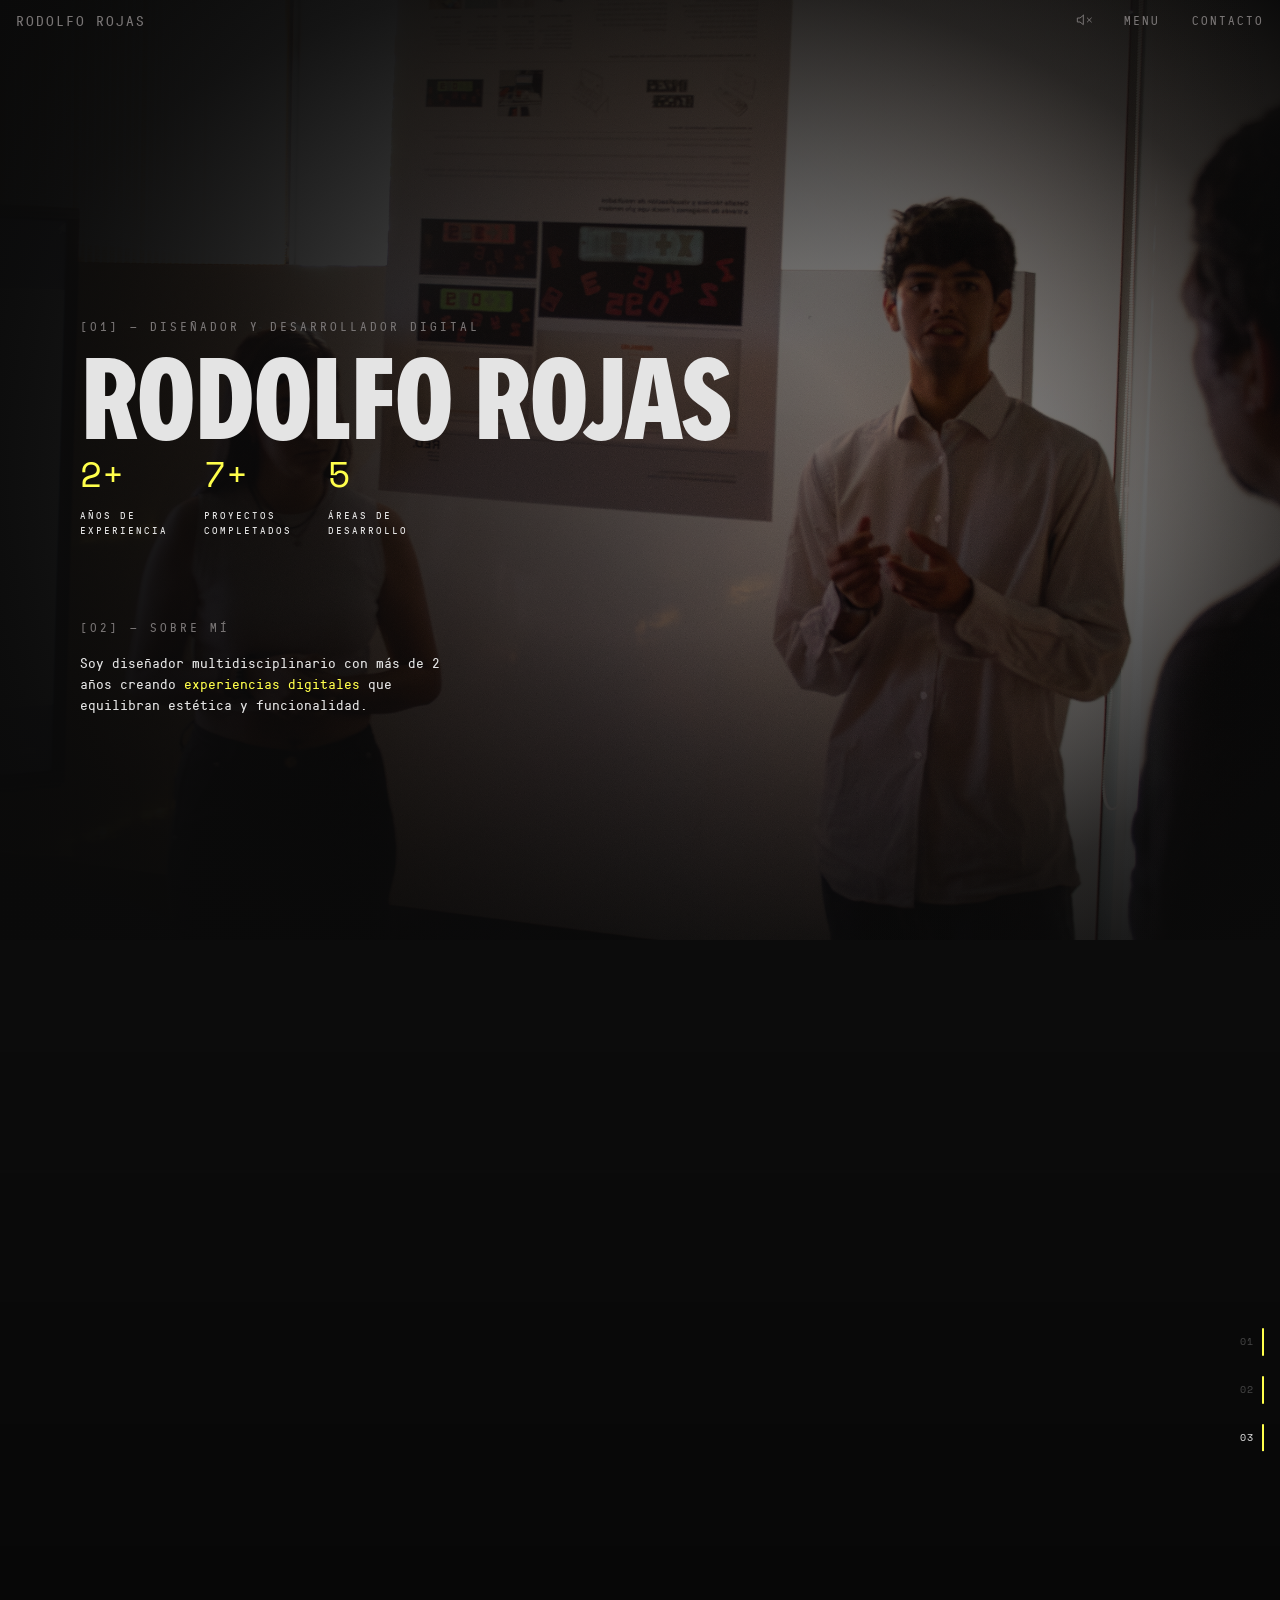
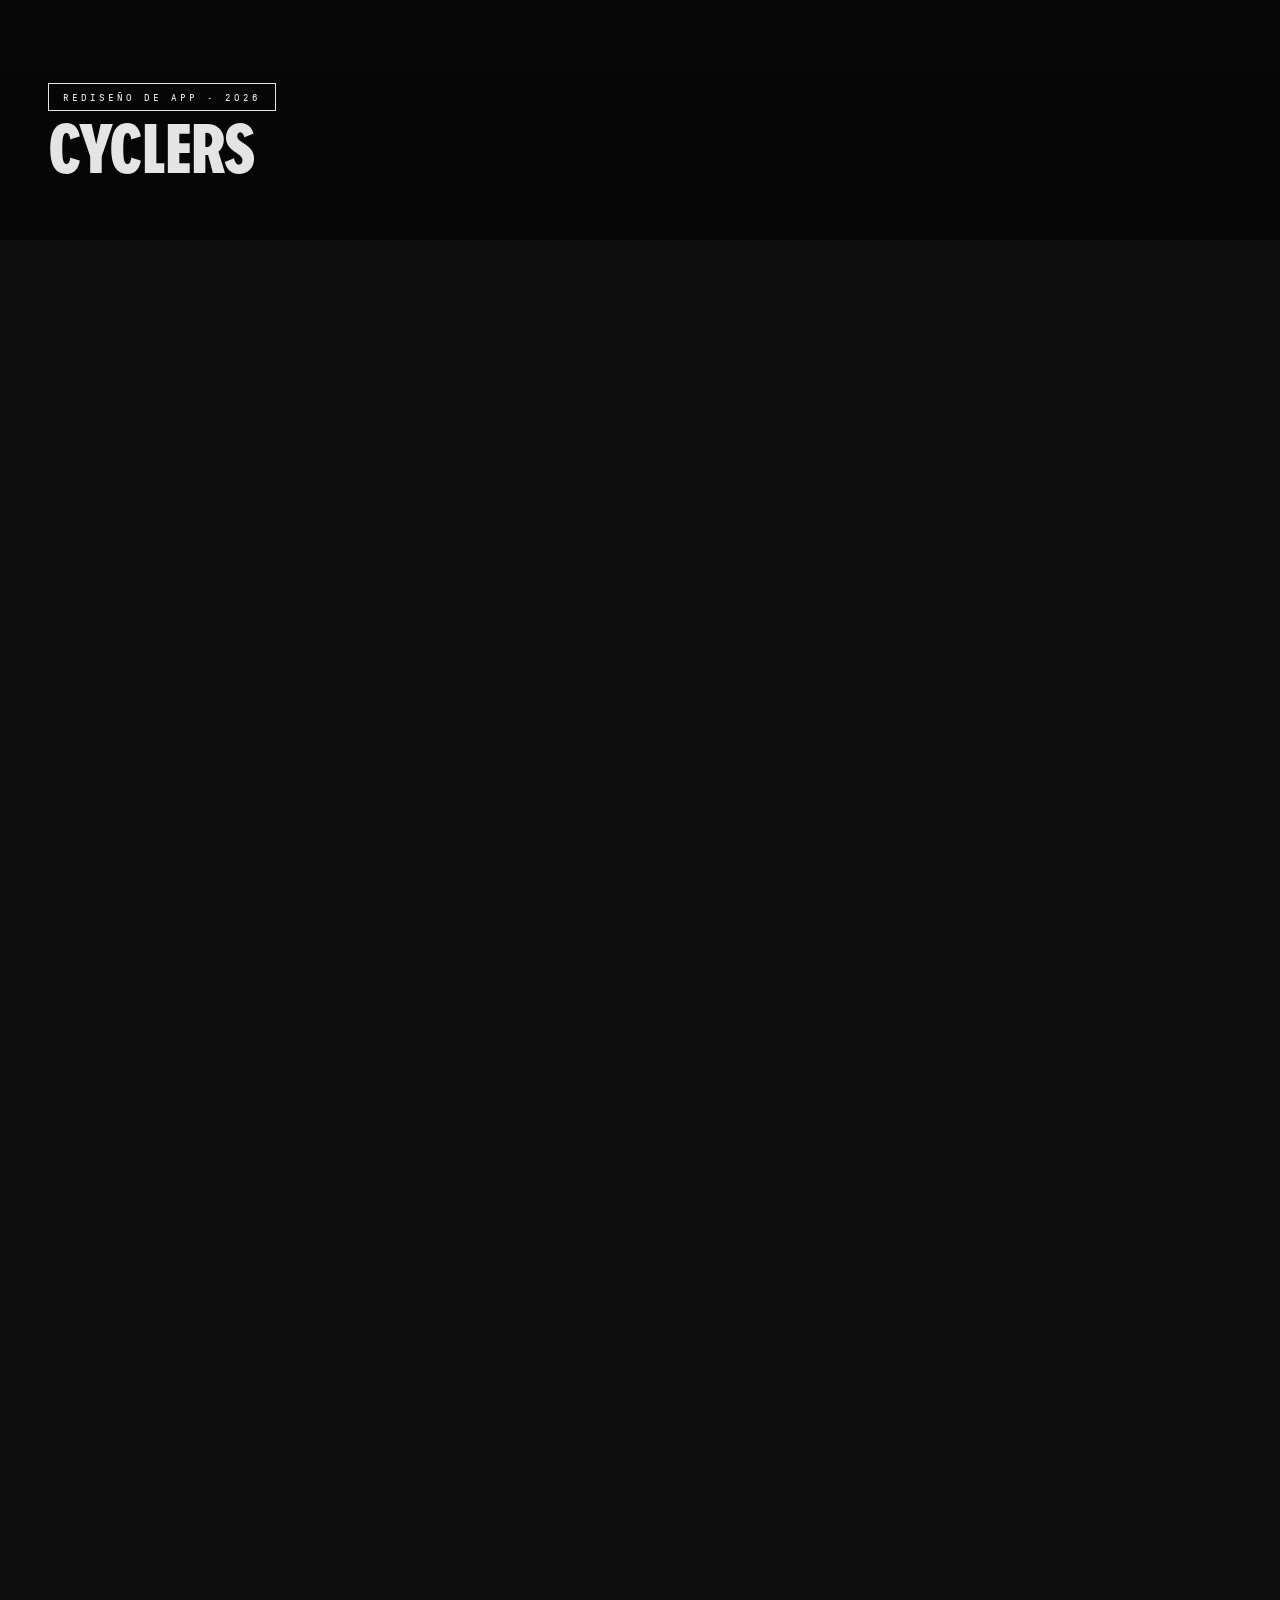
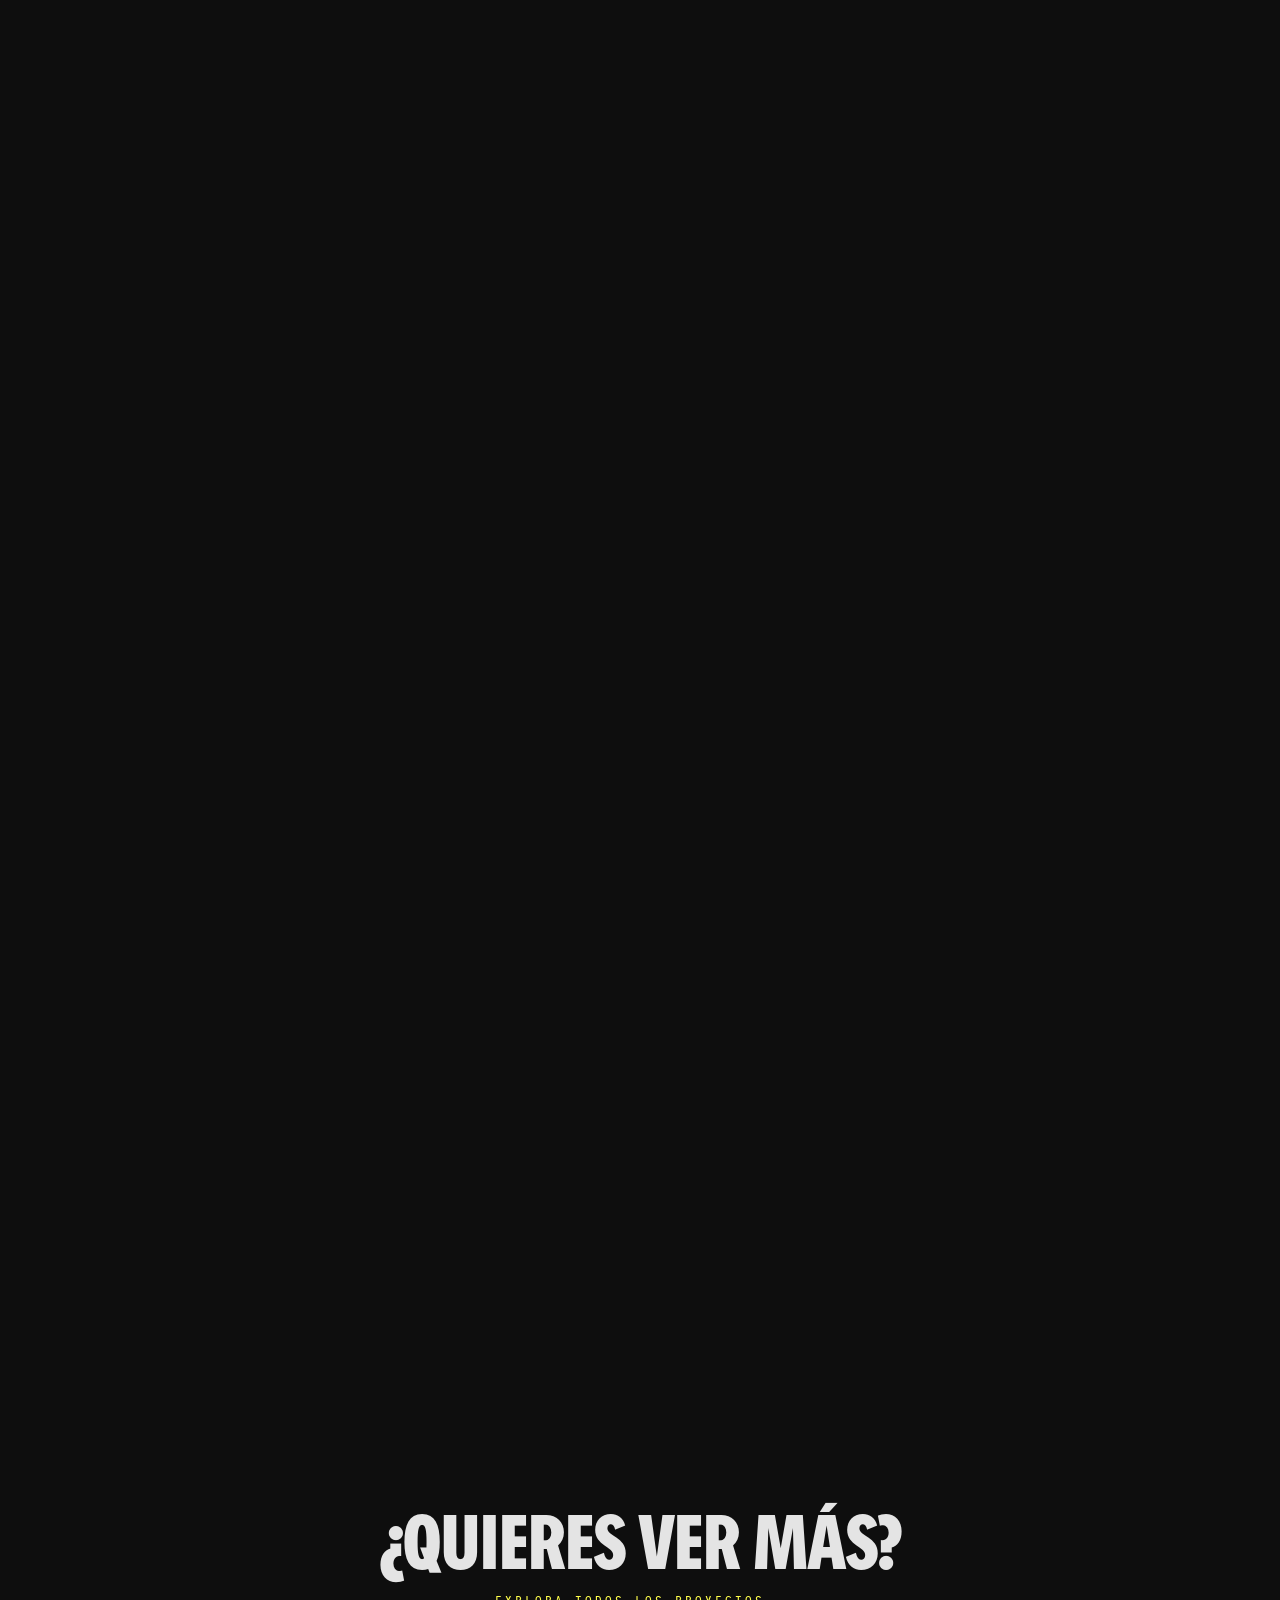
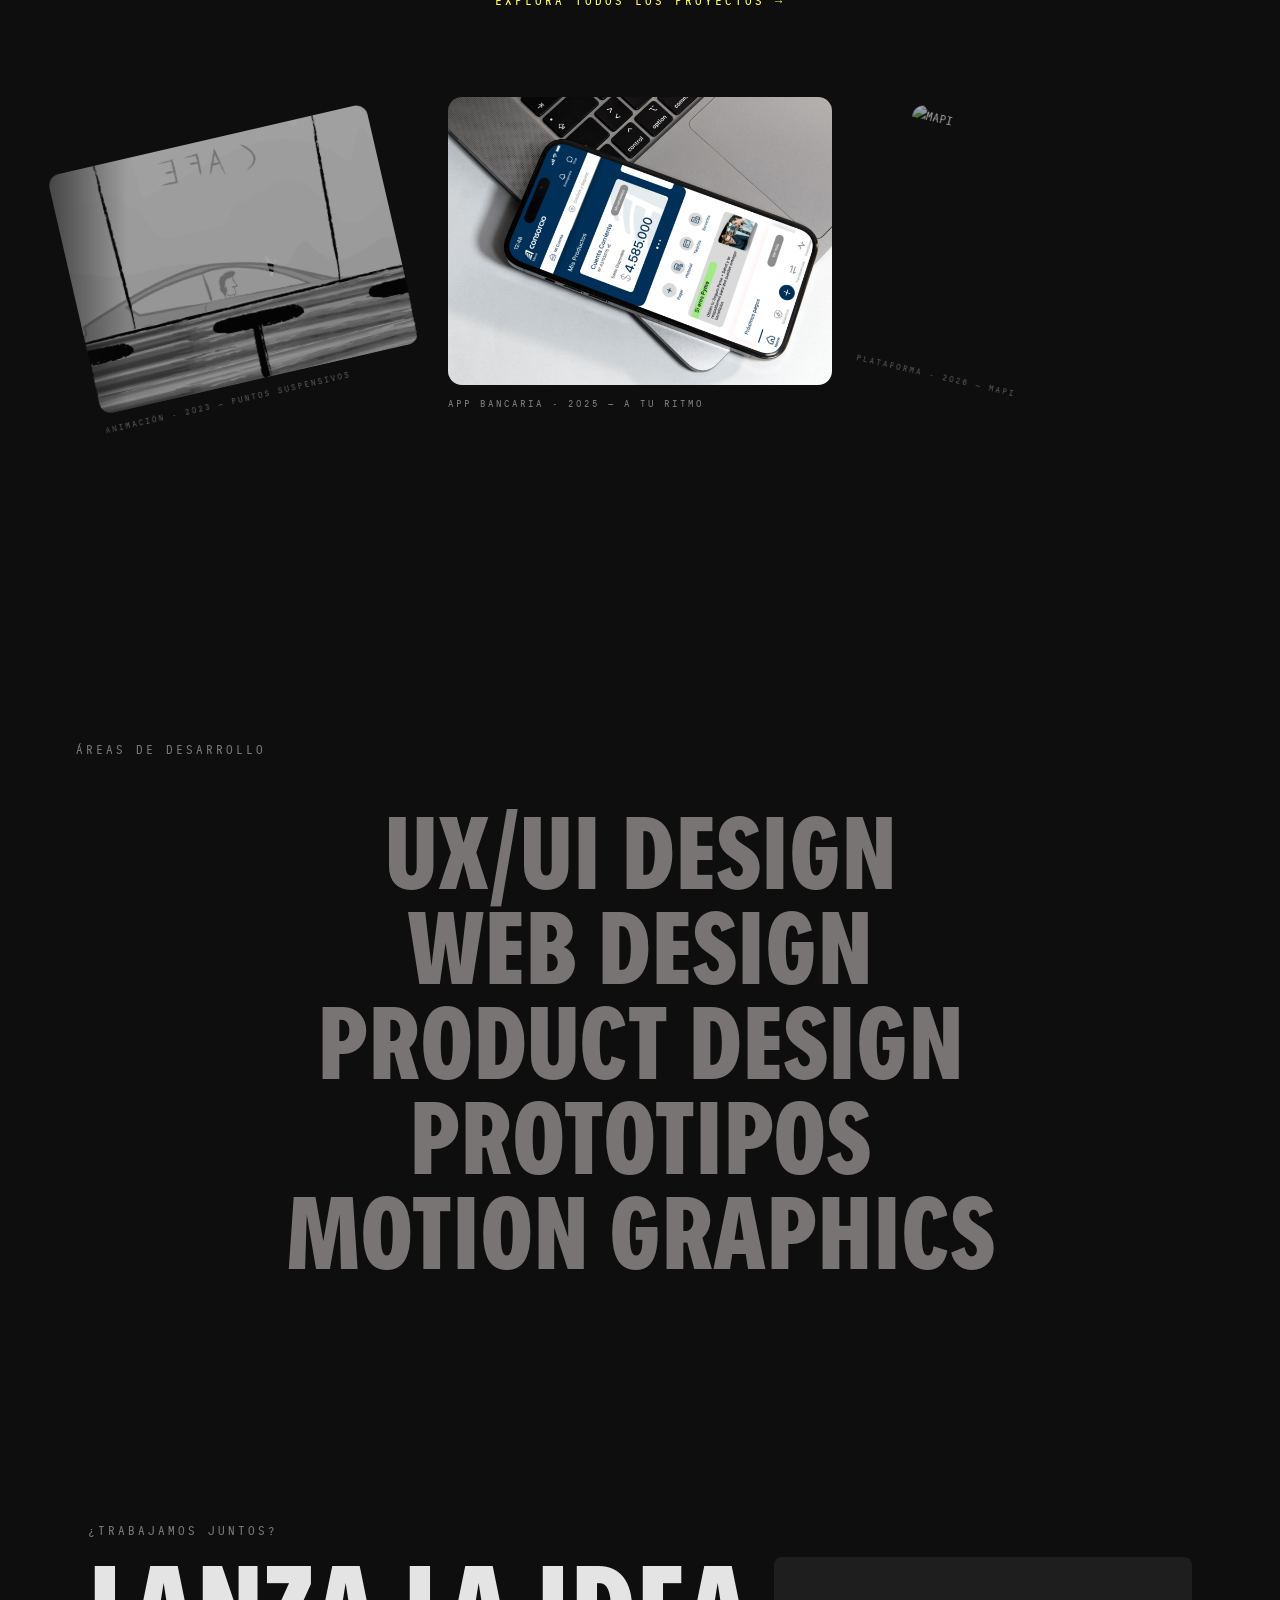
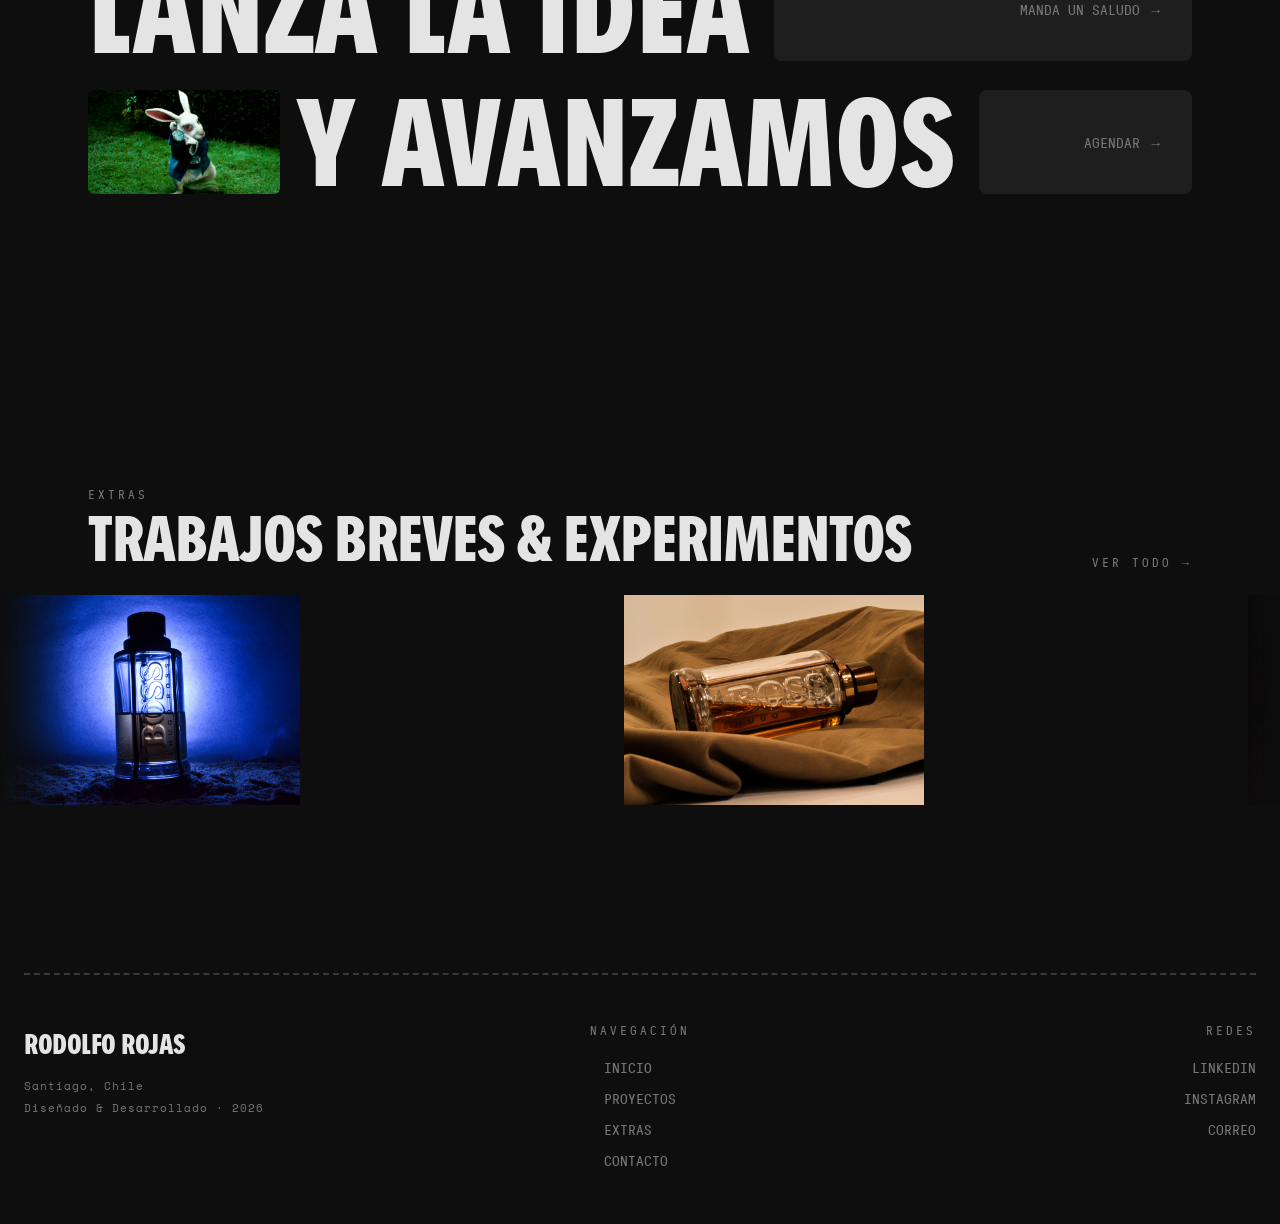
==== index.html @ b80a9146 "Portfolio inicial — Rodolfo Rojas" ====
<!doctype html>
<html lang="es">

<head>
  <meta charset="utf-8" />
  <meta name="viewport" content="width=device-width, initial-scale=1" />
  <title>Rodolfo Rojas — Diseñador & Desarrollador</title>
  <link href="https://cdn.jsdelivr.net/npm/bootstrap@5.3.8/dist/css/bootstrap.min.css" rel="stylesheet" />
  <link rel="stylesheet" href="style.css" />
</head>

<body>

  <!-- NAVBAR -->
  <nav class="mi-navbar px-3">
    <a href="index.html" class="nav-logo">Rodolfo Rojas</a>
    <div class="nav-right">
      <button class="nav-audio-btn" id="dest-audio-btn" onclick="toggleDestAudio()" aria-label="Toggle audio"></button>
      <a href="#" class="nav-link" onclick="abrirMenu()">Menu</a>
      <a href="contacto.html" class="nav-link nav-contacto">
        <span class="nav-contacto-texto">Contacto</span>
        <svg class="nav-contacto-icono" xmlns="http://www.w3.org/2000/svg" width="14" height="14" viewBox="0 0 24 24"
          fill="none" stroke="currentColor" stroke-width="1.5" stroke-linecap="round" stroke-linejoin="round"
          aria-hidden="true">
          <path
            d="M22 16.92v3a2 2 0 0 1-2.18 2 19.79 19.79 0 0 1-8.63-3.07A19.5 19.5 0 0 1 4.69 12a19.79 19.79 0 0 1-3.07-8.67A2 2 0 0 1 3.6 1.27h3a2 2 0 0 1 2 1.72c.127.96.361 1.903.7 2.81a2 2 0 0 1-.45 2.11L7.91 8.91a16 16 0 0 0 6.08 6.08l.91-.91a2 2 0 0 1 2.11-.45c.907.339 1.85.573 2.81.7A2 2 0 0 1 22 16.92z" />
        </svg>
      </a>
    </div>
  </nav>
  <!-- NAVBAR -->

  <!-- MENU OVERLAY -->
  <div class="menu-overlay" id="menuOverlay">
    <div class="menu-overlay-top">
      <a href="index.html" class="nav-logo">Rodolfo Rojas</a>
      <div class="d-flex gap-4 align-items-center">
        <button class="menu-close" onclick="cerrarMenu()">Close</button>
        <a href="contacto.html" class="nav-link">Contacto</a>
      </div>
    </div>
    <div class="menu-links">
      <a href="index.html" class="menu-link-item"><img src="images/liam gallagher smile GIF.gif" class="menu-link-img"
          alt="">Home</a>
      <a href="proyectos.html" class="menu-link-item"><img src="images/Shocked Speed GIF by Respective.gif"
          class="menu-link-img" alt="">Proyectos</a>
      <!-- <a href="areas.html" class="menu-link-item"><img src="images/Speed Hands GIF.gif" class="menu-link-img"
          alt="">Áreas</a> -->
      <a href="exploraciones.html" class="menu-link-item"><img src="images/Better Call Saul Bcs GIF by Stan..gif"
          class="menu-link-img" alt="">Extras</a>
      <a href="contacto.html" class="menu-link-item"><img src="images/Champions League Ronaldo GIF.gif"
          class="menu-link-img" alt="">Contacto</a>
    </div>
  </div>
  <!-- MENU OVERLAY -->

  <div class="col-12 container-fluid m-0 p-0" style="overflow-x: clip">
    <div class="row">

      <!-- HERO -->
      <div class="col-12 hero">
        <img src="images/IMG_1877-Enhanced-NR 1.png" class="hero-bg-img" alt="">
        <div class="hero-content mx-3 mx-lg-5">
          <p class="tag mt-5">[01] — Diseñador y desarrollador digital</p>
          <h1 class="title1">Rodolfo Rojas</h1>
          <div class="hero-stats mb-3">
            <div>
              <p class="stat-num">2+</p>
              <p class="stat-label">Años de<br>experiencia</p>
            </div>
            <div>
              <p class="stat-num">7+</p>
              <p class="stat-label">Proyectos<br>completados</p>
            </div>
            <div>
              <p class="stat-num">5</p>
              <p class="stat-label">Áreas de<br>desarrollo</p>
            </div>
          </div>
          <div class="hero-sobre mt-0 mt-lg-5">
            <p class="tag">[02] — Sobre mí</p>
            <p class="hero-desc">Soy diseñador multidisciplinario con más de 2 años creando <span
                style="color: var(--accent)"> experiencias digitales </span> que equilibran estética y funcionalidad.
            </p>
          </div>
        </div>
      </div>
      <!-- HERO -->

      <!-- DESTACADOS -->
      <div class="col-12 p-0 mx-0 mb-5" id="dest-section">
        <div class="dest-sticky" id="dest-sticky">

          <div class="dest-slide activo" data-idx="0">
            <video class="dest-media" autoplay muted loop playsinline>
              <source src="images/ConsorcioVideoPromocional.mp4" type="video/mp4">
            </video>
            <div class="dest-darkener"></div>
            <div class="dest-content">
              <span class="proyecto-cat-tag">Rediseño de App · 2025</span>
              <h2 class="dest-titulo">A TU RITMO</h2>
            </div>
            <a href="proyecto-consorcio.html" class="dest-link-full" aria-label="Ver Banco Consorcio"></a>
          </div>

          <div class="dest-slide" data-idx="1">
            <video class="dest-media" autoplay muted loop playsinline>
              <source src="images/MAPI_SPOT_7.mp4" type="video/mp4">
            </video>
            <div class="dest-darkener"></div>
            <div class="dest-content">
              <span class="proyecto-cat-tag">Plataforma de Automatización · 2026</span>
              <h2 class="dest-titulo">MAPI</h2>
            </div>
            <a href="proyecto-mapi.html" class="dest-link-full" aria-label="Ver MAPI"></a>
          </div>

          <div class="dest-slide" data-idx="2">
            <video class="dest-media" autoplay muted loop playsinline>
              <source src="images/Cyclers_POT_1.mp4" type="video/mp4">
            </video>
            <div class="dest-darkener"></div>
            <div class="dest-content">
              <span class="proyecto-cat-tag">Rediseño de APP · 2026</span>
              <h2 class="dest-titulo">CYCLERS</h2>
            </div>
            <a href="proyecto-cyclers.html" class="dest-link-full" aria-label="Ver Cyclers"></a>
          </div>

          <!-- Flash corte -->
          <div class="dest-flash" id="dest-flash"></div>

          <!-- Stepper lateral (desktop + tablet) -->
          <div class="dest-stepper" id="dest-stepper">
            <button class="dest-step activo" onclick="destScrollTo(0)">
              <span class="dest-step-num">01</span>
              <div class="dest-step-pip">
                <div class="dest-step-fill"></div>
              </div>
            </button>
            <button class="dest-step" onclick="destScrollTo(1)">
              <span class="dest-step-num">02</span>
              <div class="dest-step-pip">
                <div class="dest-step-fill"></div>
              </div>
            </button>
            <button class="dest-step" onclick="destScrollTo(2)">
              <span class="dest-step-num">03</span>
              <div class="dest-step-pip">
                <div class="dest-step-fill"></div>
              </div>
            </button>
          </div>

          <!-- Dots mobile -->
          <div class="dest-mdots" id="dest-mdots">
            <button class="dest-mdot activo" onclick="destScrollTo(0)"></button>
            <button class="dest-mdot" onclick="destScrollTo(1)"></button>
            <button class="dest-mdot" onclick="destScrollTo(2)"></button>
          </div>

        </div>
      </div>
      <!-- DESTACADOS -->

      <!-- PROYECTOS WHEEL -->
      <div class="col-12 seccion-y" id="wheel-section">

        <div class="wheel-header seccion-x">
          <h2 class="wheel-titulo">¿Quieres ver más?</h2>
          <a href="proyectos.html" class="tag scatter-link">Explora todos los proyectos →</a>
        </div>

        <div class="wheel-outer" id="wheel-outer">
          <div class="wheel-track" id="wheel-track">

            <a class="wheel-card" href="proyecto-consorcio.html">
              <div class="wheel-card-img"><img src="images/PortadaConsorcio.png" alt="Banco Consorcio"></div>
              <p class="wheel-card-label">App Bancaria · 2025 — A TU RITMO</p>
            </a>

            <a class="wheel-card" href="proyecto-mapi.html">
              <div class="wheel-card-img"><img src="images/MapiTiendaMockup.png" alt="MAPI"></div>
              <p class="wheel-card-label">Plataforma · 2026 — MAPI</p>
            </a>

            <a class="wheel-card" href="proyecto-cyclers.html">
              <div class="wheel-card-img"><img src="images/CyclersMockup.png" alt="Cyclers"></div>
              <p class="wheel-card-label">Design System · 2026 — CYCLERS</p>
            </a>

            <a class="wheel-card" href="proyecto-tesla.html">
              <div class="wheel-card-img"><img src="images/PortadaTesla.png" alt="Tesla"></div>
              <p class="wheel-card-label">Web Design · 2024 — TESLA</p>
            </a>

            <a class="wheel-card" href="proyecto-altic.html">
              <div class="wheel-card-img"><img src="images/PortadaAltic.jpg" alt="Altic"></div>
              <p class="wheel-card-label">Product Design · 2024 — ALTIC</p>
            </a>

            <a class="wheel-card" href="proyecto-freshy.html">
              <div class="wheel-card-img"><img src="images/FreshySuperior.jpg" alt="Freshy"></div>
              <p class="wheel-card-label">Product Design · 2024 — FRESHY</p>
            </a>

            <a class="wheel-card" href="proyecto-puntos-suspensivos.html">
              <div class="wheel-card-img"><img src="images/PScafeventana.png" alt="Puntos Suspensivos"></div>
              <p class="wheel-card-label">Animación · 2023 — PUNTOS SUSPENSIVOS</p>
            </a>

          </div>
        </div>

      </div>
      <!-- PROYECTOS WHEEL -->

      <!-- ÁREAS DE DESARROLLO -->
      <div class="col-12 seccion">
        <div class="d-flex align-items-center gap-3 mb-5">
          <span class="tag">ÁREAS DE DESARROLLO</span>
        </div>
        <div class="row" id="areas-lista">
          <a href="" class="col-12 area-item d-block" data-sub="Investigación & Prototipos" style="color:inherit;">
            <div class="row align-items-center justify-content-center m-0 w-100">
              <div class="col-auto area-titulo-wrap p-0">
                <div class="area-img-wrap">
                  <video src="images/Cyclers_POT_1.mp4" class="area-img" autoplay muted loop playsinline></video>
                </div>
                <h2 class="area-titulo">UX/UI DESIGN</h2>
                <div class="area-sub-wrap">
                  <span class="area-sub">investigación Y FLUJOS</span>
                </div>
              </div>
            </div>
          </a>
          <a href="" class="col-12 area-item d-block" data-sub="HTML, CSS, JS" style="color:inherit;">
            <div class="row align-items-center justify-content-center m-0 w-100">
              <div class="col-auto area-titulo-wrap p-0">
                <div class="area-img-wrap">
                  <img src="images/TeslaModelY.gif" alt="DISEÑO WEB" class="area-img">
                </div>
                <h2 class="area-titulo">WEB DESIGN</h2>
                <div class="area-sub-wrap">
                  <span class="area-sub">HTML, CSS, JS</span>
                </div>
              </div>
            </div>
          </a>
          <a href="" class="col-12 area-item d-block" style="color:inherit;">
            <div class="row align-items-center justify-content-center m-0 w-100">
              <div class="col-auto area-titulo-wrap p-0">
                <div class="area-img-wrap">
                  <img src="images/AlticMuestra.gif" alt="Objetos Inteligentes" class="area-img">
                </div>
                <h2 class="area-titulo">PRODUCT DESIGN</h2>
                <div class="area-sub-wrap">
                  <span class="area-sub">3D DESIGN AND MVP´S</span>
                </div>
              </div>
            </div>
          </a>
          <a href="" class="col-12 area-item d-block" style="color:inherit;">
            <div class="row align-items-center justify-content-center m-0 w-100">
              <div class="col-auto area-titulo-wrap p-0">
                <div class="area-img-wrap">
                  <img src="images/CaseDSUso.gif" alt="Modelado 3D" class="area-img">
                </div>
                <h2 class="area-titulo">PROTOTIPOS</h2>
                <div class="area-sub-wrap">
                  <span class="area-sub">ELECTRONICS AND ROBOTIC</span>
                </div>
              </div>
            </div>
          </a>
          <a href="" class="col-12 area-item d-block" data-sub="Videos Creativos" style="color:inherit;">
            <div class="row align-items-center justify-content-center m-0 w-100">
              <div class="col-auto area-titulo-wrap p-0">
                <div class="area-img-wrap">
                  <img src="images/PortadaAnimacion.gif" alt="Motion Graphics" class="area-img">
                </div>
                <h2 class="area-titulo">MOTION GRAPHICS</h2>
                <div class="area-sub-wrap">
                  <span class="area-sub">videos creativos</span>
                </div>
              </div>
            </div>
          </a>
        </div>
        <!-- ÁREAS DE DESARROLLO
        <div class="d-flex justify-content-center my-5">
        <a href="areas.html" class="tag">VER TODOS →</a> -->
      </div>
    </div>
    <!-- ÁREAS DE DESARROLLO -->

    <!-- CTA -->
    <div class="col-12 cta-section seccion">
      <p class="tag mb-3">¿Trabajamos juntos?</p>
      <div class="d-flex flex-column gap-3 gap-lg-4">
        <div class="cta-row d-flex flex-wrap align-items-center gap-3 gap-lg-4">
          <h2 class="cta-titulo cta-t1">LANZA LA IDEA</h2>
          <a href="mailto:rojasrodolfo906@gmail.com" class="cta-btn flex-grow-1 cta-b1">
            Manda un saludo <span class="cta-arrow">→</span>
          </a>
        </div>
        <div class="cta-row d-flex flex-wrap align-items-center gap-3 gap-lg-4">
          <h2 class="cta-titulo flex-grow-1 cta-t2">
            <img src="images/alice in wonderland time GIF.gif" alt="" class="cta-img-inline" aria-hidden="true">
            Y AVANZAMOS
          </h2>
          <a href="contacto.html" class="cta-btn align-items-center flex-grow-1 cta-b2">
            Agendar <span class="cta-arrow">→</span>
          </a>
        </div>
      </div>
    </div>
    <!-- CTA -->

    <!-- EXPLORACIONES PREVIEW -->
    <div class="col-12 seccion-y my-5">
      <div class="d-flex justify-content-between align-items-end mb-4 seccion-x" style="padding-bottom: 0;">
        <div>
          <p class="tag mb-1">EXTRAS</p>
          <h2 class="title3 m-0">Trabajos breves & experimentos</h2>
        </div>
        <a href="exploraciones.html" class="tag">Ver todo →</a>
      </div>
      <div class="strip-proyectos" id="strip-exploraciones">
        <div class="strip-track"></div>
      </div>
    </div>
    <!-- FIN EXPLORACIONES PREVIEW -->

    <!-- FOOTER -->
    <footer class="col-12 text-white pb-0 px-4 mt-5">
      <div class="footer-ticket-line"></div>
      <div class="row mt-5 mb-5 justify-content-between">
        <div class="col-12 col-md-4 mb-5 mb-md-0">
          <p class="footer-brand">Rodolfo Rojas</p>
          <p class="footer-meta">Santiago, Chile</p>
          <p class="footer-meta">Diseñado &amp; Desarrollado · 2026</p>
        </div>
        <div class="col-12 col-md-4 text-start text-md-center mb-5 mb-md-0">
          <h6 class="tag mb-3">NAVEGACIÓN</h6>
          <ul class="list-unstyled footer-list m-0 text-start d-inline-block">
            <li><a href="index.html">INICIO</a></li>
            <li><a href="proyectos.html">PROYECTOS</a></li>
            <!-- <li><a href="areas.html">ÁREAS</a></li> -->
            <li><a href="exploraciones.html">EXTRAS</a></li>
            <li><a href="contacto.html">CONTACTO</a></li>
          </ul>
        </div>
        <div class="col-12 col-md-4 text-md-end">
          <h6 class="tag mb-3">REDES</h6>
          <ul class="list-unstyled footer-list m-0 d-flex flex-column align-items-md-end">
            <li><a href="https://www.linkedin.com/in/rodolfo-alejandro-rojas-morillo-7b460837b/"
                target="_blank">LINKEDIN</a></li>
            <li><a href="https://www.instagram.com/rodolfo.rjs/" target="_blank">INSTAGRAM</a></li>
            <li><a href="mailto:rojasrodolfo906@gmail.com">CORREO</a></li>
          </ul>
        </div>
      </div>
    </footer>
    <!-- FOOTER -->

  </div>
  </div>

  <script src="https://cdn.jsdelivr.net/npm/bootstrap@5.3.8/dist/js/bootstrap.bundle.min.js"></script>
  <script src="scripts.js"></script>
</body>

</html>
---- style.css ----
@import url('https://fonts.googleapis.com/css2?family=Barlow+Condensed:ital,wght@0,400;0,600;0,700;0,800;0,900;1,700&family=Barlow:wght@300;400;500&family=Space+Mono:ital,wght@0,400;0,700;1,400&display=swap');

@font-face {
  font-family: 'ExtraCondensed';
  src: url('fonts/ExtraCondensed-ExtraBold.otf') format('opentype');
  font-weight: 800;
  font-style: normal;
}

@font-face {
  font-family: 'GTPressuraMono';
  src: url('fonts/GTPressuraMono.woff2') format('woff2');
  font-weight: 400;
  font-style: normal;
}

:root {
  --bg: #0e0e0e;
  --bg-2: #1E1E1E;
  --text: #E4E4E4;
  --text-muted: #787474;
  --accent: #FFFF4B;
  --border: #222;
  --font-display: 'ExtraCondensed', sans-serif;
  --font-body: 'GTPressuraMono', monospace;
  --font-mono: 'Space Mono', monospace;
  --nav-h: 40px;
  --section-px: 88px;
  --section-py: 120px;
}

@media (max-width: 768px) {
  :root {
    --section-px: 20px;
    --section-py: 48px;
  }
}

@media (max-width: 480px) {
  :root {
    --section-px: 16px;
    --section-py: 64px;
  }
}

.seccion {
  padding: var(--section-py) var(--section-px);
}

.seccion-x {
  padding-left: var(--section-px);
  padding-right: var(--section-px);
}

.seccion-y {
  padding-top: var(--section-py);
  padding-bottom: var(--section-py);
}

body {
  background-color: var(--bg);
  color: var(--text);
  font-family: var(--font-body);
  font-size: 14px;
  overflow-x: hidden;
}

.tag {
  font-size: 12px;
  font-family: var(--font-body);
  letter-spacing: 3px;
  text-transform: uppercase;
  color: var(--text-muted);
}

.title1 {
  font-family: var(--font-display);
  font-size: clamp(48px, 9vw, 124px);
  text-transform: uppercase;
  letter-spacing: -2px;
  line-height: 0.85;
  color: var(--text);
  white-space: nowrap;
}

.title2 {
  font-family: var(--font-display);
  font-size: clamp(2rem, 7vw, 94px);
  text-transform: uppercase;
  letter-spacing: -1px;
  line-height: 1;
  color: var(--text);
}

.title3 {
  font-family: var(--font-display);
  font-size: clamp(1.5rem, 5vw, 64px);
  text-transform: uppercase;
  letter-spacing: -1px;
  line-height: 1;
  color: var(--text);
}

.subtitle1 {
  font-size: 18px;
  color: var(--text-muted);
  letter-spacing: 1px;
  text-transform: uppercase;
}

.subtitle2 {
  color: var(--text);
  font-family: var(--font-body);
  font-size: 20px;
  font-weight: 500;
}

.body2 {
  color: var(--text);
  font-family: var(--font-body);
  font-size: 16px;
  font-weight: 500;
}

a {
  text-decoration: none;
  color: inherit;
}

/* ===== NAVBAR ===== */
.mi-navbar {
  position: fixed;
  top: 0;
  left: 0;
  right: 0;
  z-index: 1000;
  display: flex;
  align-items: center;
  justify-content: space-between;
  height: var(--nav-h);
  background: transparent;
}
.mi-navbar--solid { background: var(--bg); }

.nav-left {
  display: flex;
  align-items: center;
  gap: 20px;
}

.nav-logo {
  font-family: var(--font-body);
  font-size: 14px;
  letter-spacing: 2px;
  text-transform: uppercase;
  color: var(--text-muted);
  text-decoration: none;
  transition: color 0.3s;
  flex-shrink: 0;
}
.nav-logo:hover { color: var(--text); }

.nav-breadcrumb {
  display: flex;
  align-items: center;
  gap: 8px;
  font-family: var(--font-body);
  font-size: 0.6rem;
  letter-spacing: 2px;
  text-transform: uppercase;
  color: var(--text-muted);
}
.nav-breadcrumb a { color: var(--text-muted); text-decoration: none; transition: color 0.3s; }
.nav-breadcrumb a:hover { color: var(--text); }
.nav-breadcrumb .sep { opacity: 0.4; }
@media (max-width: 767px) {
  .nav-breadcrumb { display: none; }
}

.nav-right {
  display: flex;
  gap: 32px;
  align-items: center;
}

.nav-link {
  font-family: var(--font-body);
  font-size: 0.75rem;
  font-weight: 500;
  letter-spacing: 2px;
  text-transform: uppercase;
  color: var(--text-muted);
  transition: color 0.3s;
}

.nav-link:hover { color: var(--text); }
.nav-link.active { color: var(--text); }

.nav-contacto-icono { display: none; }

@media (max-width: 480px) {
  .nav-contacto-texto { display: none; }
  .nav-contacto-icono { display: block; }
}
/* ===== NAVBAR ===== */

/* ===== HERO ===== */
.hero {
  padding-top: var(--nav-h);
  background: var(--bg);
  overflow: hidden;
  isolation: isolate;
  position: relative;
  min-height: 100vh;
}

.hero-bg-img {
  position: absolute;
  object-position: center center;
  inset: 0;
  width: 100%;
  height: 100%;
  object-fit: cover;
  opacity: 0.8;
}

.hero::after {
  content: '';
  position: absolute;
  inset: 0;
  z-index: 0;
  background:
    linear-gradient(to right,
      rgba(10, 10, 10, 0.95) 0%,
      rgba(10, 10, 10, 0.6) 44%,
      rgba(10, 10, 10, 0) 100%),
    radial-gradient(ellipse at center,
      rgba(10, 10, 10, 0) 25%,
      rgba(10, 10, 10, 0.8) 75%,
      rgba(10, 10, 10, 1) 100%);
}
.hero--plain::after { display: none; }

.hero-content {
  position: relative;
  z-index: 1;
  display: flex;
  flex-direction: column;
  justify-content: center;
  min-height: 100vh;
  max-width: 600px;
  padding: 60px 32px 40px;
}

.hero-stats {
  display: flex;
  gap: 36px;
}

.stat-num {
  font-family: var(--font-mono);
  font-size: 36px;
  font-weight: 500;
  color: var(--accent);
  line-height: 1;
}

.stat-label {
  font-size: 10px;
  color: var(--text);
  letter-spacing: 2px;
  text-transform: uppercase;
}

.hero-desc { max-width: 360px; }

@media (max-width: 768px) {
  .hero-content {
    max-width: 85%;
    padding: 40px 24px 32px;
  }
  .subtitle1 { font-size: 14px; }
  .hero-stats { gap: 24px; }
  .stat-num { font-size: 28px; }
  .hero-desc { max-width: 100%; }
}

@media (max-width: 480px) {
  .hero-bg-img {
    object-position: center right;
    width: 110%;
  }
  .hero-content {
    max-width: 100%;
    padding: 32px 20px 24px;
    text-align: center;
  }
  .hero-stats {
    justify-content: center;
    margin-top: 200px;
    gap: 20px;
  }
  .hero::after {
    background:
      linear-gradient(to bottom,
        rgba(10, 10, 10, 0.75) 0%,
        rgba(10, 10, 10, 0.3) 80%,
        rgba(10, 10, 10, 0.7) 100%),
      radial-gradient(ellipse at center,
        rgba(10, 10, 10, 0) 0%,
        rgba(10, 10, 10, 0.9) 100%);
  }
}
/* ===== HERO ===== */

/* ===== DESTACADOS ===== */
.contenedor-media {
  position: relative;
  height: 70vh;
  min-height: 280px;
  max-height: 720px;
  border-radius: 8px;
}

.audio-btn {
  position: absolute;
  bottom: 16px;
  right: 16px;
  width: 38px;
  height: 38px;
  border-radius: 50%;
  background: rgba(0, 0, 0, 0.5);
  border: 1px solid rgba(255, 255, 255, 0.15);
  color: #fff;
  cursor: pointer;
  display: flex;
  align-items: center;
  justify-content: center;
  transition: background 0.2s, border-color 0.2s;
  backdrop-filter: blur(6px);
  z-index: 10;
}
.audio-btn:hover {
  background: rgba(0, 0, 0, 0.75);
  border-color: rgba(255, 255, 255, 0.3);
}
.audio-icon {
  width: 15px;
  height: 15px;
  pointer-events: none;
}

/* audio btn en navbar */
.nav-audio-btn {
  background: none;
  border: none;
  cursor: pointer;
  color: var(--text-muted);
  display: flex;
  align-items: center;
  padding: 0;
  transition: color 0.25s;
  flex-shrink: 0;
}
.nav-audio-btn:hover { color: var(--text); }
.nav-audio-btn .audio-icon { width: 16px; height: 16px; }

@media (max-width: 480px) {
  .contenedor-media { height: 40vh; }
}

.media-principal {
  width: 100%;
  height: 100%;
  object-fit: cover;
  object-position: center;
  display: block;
}

.carousel-titulo-activo {
  font-size: clamp(32px, 8vw, 90px);
  font-family: var(--font-display);
  font-weight: 900;
  color: var(--text);
  margin: 0;
  line-height: 0.85;
  transition: all 0.4s ease;
}

.carousel-titulo-desactivo {
  font-size: 32px;
  font-family: var(--font-display);
  font-weight: 900;
  color: var(--text-muted);
  margin: 0;
  line-height: 0.85;
  transition: all 0.4s ease;
}

.carousel-dot {
  width: 6px;
  height: 6px;
  border-radius: 50%;
  border: none;
  background: var(--text-muted);
  padding: 0;
  transition: background 0.3s, width 0.3s;
  cursor: pointer;
}

.carousel-dot.activo {
  background: var(--accent);
  width: 18px;
  border-radius: 4px;
}

@media (max-width: 991px) {
  #card-consorcio,
  #card-mapi,
  #card-cyclers { display: none; }

  #card-consorcio.carousel-visible,
  #card-mapi.carousel-visible,
  #card-cyclers.carousel-visible {
    display: block;
    width: 100%;
  }
}

@media (min-width: 992px) {
  .carousel-titulo-desactivo { font-size: 42px; }
}
/* ===== DESTACADOS ===== */

/* ── DESTACADOS FULLSCREEN ──────────────────────────────────── */
#dest-section {
  height: 400vh; /* extra 100vh de hold en el último slide */
}

.dest-sticky {
  position: sticky;
  top: 0;
  height: 100vh;
  overflow: hidden;
}

.dest-slide {
  position: absolute;
  inset: 0;
  opacity: 0;
  transform: scale(1.06);
  transition: opacity 0.45s ease, transform 0.5s ease;
}

.dest-slide.activo {
  opacity: 1;
  transform: scale(1);
  z-index: 2;
}

.dest-slide.saliendo {
  opacity: 0;
  transform: scale(1.1);
  z-index: 1;
  transition: opacity 0.35s ease, transform 0.45s ease;
}

.dest-flash {
  position: absolute;
  inset: 0;
  background: #000;
  opacity: 0;
  z-index: 6;
  pointer-events: none;
}

.dest-media {
  position: absolute;
  inset: 0;
  width: 100%;
  height: 100%;
  object-fit: cover;
  display: block;
}

.dest-darkener {
  position: absolute;
  inset: 0;
  background: linear-gradient(to bottom, rgba(0,0,0,0.08) 0%, rgba(0,0,0,0.6) 100%);
}

.dest-content {
  position: absolute;
  bottom: 60px;
  left: 60px;
  z-index: 4;
  pointer-events: none;
}

.dest-titulo {
  font-family: var(--font-display);
  font-size: clamp(40px, 5.5vw, 84px);
  text-transform: uppercase;
  letter-spacing: -2px;
  color: var(--text);
  margin: 12px 0 0;
  line-height: 0.88;
}

.dest-link-full {
  position: absolute;
  inset: 0;
  z-index: 3;
}

/* Stepper lateral */
.dest-stepper {
  position: absolute;
  right: 28px;
  top: 50%;
  transform: translateY(-50%);
  display: flex;
  flex-direction: column;
  align-items: flex-end;
  gap: 20px;
  z-index: 10;
}

.dest-step {
  display: flex;
  align-items: center;
  gap: 8px;
  background: none;
  border: none;
  cursor: pointer;
  padding: 0;
}

.dest-step-num {
  font-family: var(--font-mono);
  font-size: 10px;
  letter-spacing: 1px;
  color: rgba(255,255,255,0.25);
  transition: color 0.3s ease;
  line-height: 1;
}

.dest-step.activo .dest-step-num,
.dest-step:hover .dest-step-num { color: rgba(255,255,255,0.9); }

.dest-step-pip {
  width: 2px;
  height: 28px;
  background: rgba(255,255,255,0.15);
  border-radius: 2px;
  overflow: hidden;
}

.dest-step-fill {
  width: 100%;
  height: 0%;
  background: var(--accent);
  transition: height 0.08s linear;
}

.dest-step.pasado .dest-step-fill { height: 100%; }

/* Dots mobile */
.dest-mdots {
  position: absolute;
  bottom: 24px;
  left: 50%;
  transform: translateX(-50%);
  display: none;
  gap: 8px;
  z-index: 10;
}

.dest-mdot {
  width: 6px;
  height: 6px;
  border-radius: 50%;
  background: rgba(255,255,255,0.3);
  border: none;
  cursor: pointer;
  padding: 0;
  transition: background 0.3s;
}

.dest-mdot.activo { background: var(--accent); }

@media (max-width: 767px) {
  .dest-content { bottom: 80px; left: 24px; }
  .dest-stepper { display: none !important; }
  .dest-mdots { display: flex; }
  .title1 { white-space: normal; }
}

/* ===== ÁREAS DE DESARROLLO (home) ===== */
.section-header-line {
  flex-grow: 1;
  height: 1px;
  background-color: var(--text-muted);
  opacity: 0.5;
}

.area-item {
  padding: 4px;
  cursor: default;
  overflow: visible;
  position: relative;
}

.area-item:hover {
  z-index: 10;
}

.area-titulo {
  font-family: var(--font-display);
  font-size: clamp(28px, 8vw, 160px);
  font-weight: 900;
  text-transform: uppercase;
  color: var(--text-muted);
  line-height: 0.85;
  margin: 0;
  white-space: nowrap;
  transition: color 0.4s ease;
}

.area-titulo-wrap {
  position: relative;
}

.area-img-wrap {
  position: absolute;
  right: calc(100% + 24px);
  top: 50%;
  transform: translateY(-50%) translateX(-12px);
  overflow: hidden;
  max-width: 0;
  opacity: 0;
  transition: max-width 0.5s cubic-bezier(0.4,0,0.2,1),
              opacity 0.4s cubic-bezier(0.4,0,0.2,1),
              transform 0.5s cubic-bezier(0.4,0,0.2,1);
}

.area-img {
  width: 280px;
  height: 160px;
  object-fit: cover;
  border-radius: 8px;
  display: block;
}

.area-sub-wrap {
  position: absolute;
  left: calc(100% + 24px);
  top: 50%;
  transform: translateY(-50%) translateX(12px);
  overflow: hidden;
  max-width: 0;
  opacity: 0;
  transition: max-width 0.5s cubic-bezier(0.4,0,0.2,1),
              opacity 0.4s cubic-bezier(0.4,0,0.2,1),
              transform 0.5s cubic-bezier(0.4,0,0.2,1);
}

.area-sub {
  text-transform: uppercase;
  white-space: nowrap;
}

.area-item.activo .area-titulo { color: var(--text); }
.area-item.activo .area-img-wrap {
  max-width: 300px;
  opacity: 1;
  transform: translateY(-50%) translateX(0);
}
.area-item.activo .area-sub-wrap {
  max-width: 300px;
  opacity: 1;
  transform: translateY(-50%) translateX(0);
}

@media (max-width: 480px) {
  .area-img-wrap,
  .area-sub-wrap,
  .area-item.activo .area-img-wrap,
  .area-item.activo .area-sub-wrap { display: none; }
}
/* ===== ÁREAS DE DESARROLLO (home) ===== */

/* ===== CTA ===== */
.cta-titulo {
  font-family: var(--font-display);
  font-size: clamp(52px, 10vw, 124px);
  font-weight: 900;
  text-transform: uppercase;
  line-height: 0.88;
  color: var(--text);
  margin: 0;
  display: flex;
  align-items: center;
  gap: 16px;
}

.cta-img-inline {
  flex-grow: 1;
  width: 0;
  min-width: 120px;
  height: 104px;
  object-fit: cover;
  border-radius: 6px;
}

.cta-btn {
  display: flex;
  align-items: center;
  justify-content: flex-end;
  gap: 12px;
  width: auto;
  height: 104px;
  padding: 32px;
  background: var(--bg-2);
  color: var(--text-muted);
  text-transform: uppercase;
  border-radius: 8px;
  transition: background 0.3s, color 0.3s;
}

.cta-btn:hover {
  background: var(--accent);
  color: var(--bg);
}

.cta-arrow { transition: transform 0.3s; }
.cta-btn:hover .cta-arrow { transform: translateX(4px); }

.cta-card {
  background: var(--bg-2);
  border-radius: 8px;
  padding: 20px 24px;
  display: flex;
  flex-direction: column;
  gap: 4px;
}

.cta-card-icon { color: var(--accent); }

.cta-card-valor {
  font-family: var(--font-body);
  font-size: 0.75rem;
  color: var(--text-muted);
  word-break: break-all;
}

@media (max-width: 768px) {
  .cta-row { display: contents !important; }
  .cta-t1 { order: 1 !important; }
  .cta-t2 { order: 2 !important; }
  .cta-b2 { order: 3 !important; }
  .cta-b1 { order: 4 !important; }
  .cta-titulo { line-height: 1; }
  .cta-img-inline { display: none; }
  .cta-btn {
    height: 72px;
    padding: 0 24px;
    justify-content: center;
  }
}
/* ===== CTA ===== */

/* ===== STRIP PROYECTOS ===== */
.strip-proyectos {
  overflow: hidden;
  -webkit-mask-image: linear-gradient(to right, transparent, black 6%, black 94%, transparent);
  mask-image: linear-gradient(to right, transparent, black 6%, black 94%, transparent);
}

.strip-track {
  display: flex;
  gap: 12px;
  width: max-content;
  animation: scroll-left 32s linear infinite;
}

.strip-proyectos:hover .strip-track {
  animation-play-state: paused;
}

@keyframes scroll-left {
  0%   { transform: translateX(0); }
  100% { transform: translateX(-50%); }
}

.strip-item {
  position: relative;
  width: 300px;
  height: 210px;
  flex-shrink: 0;
  overflow: hidden;
  display: block;
}

.strip-item img,
.strip-item video {
  width: 100%;
  height: 100%;
  object-fit: cover;
  transition: transform 0.4s ease;
  display: block;
}

.strip-item:hover img,
.strip-item:hover video { transform: scale(1.05); }

.strip-item-overlay {
  position: absolute;
  inset: 0;
  background: rgba(0,0,0,0.6);
  display: flex;
  flex-direction: column;
  justify-content: flex-end;
  padding: 20px;
  opacity: 0;
  transition: opacity 0.3s ease;
}

.strip-item:hover .strip-item-overlay { opacity: 1; }

.strip-item-titulo {
  font-family: var(--font-display);
  font-size: 1.8rem;
  font-weight: 900;
  text-transform: uppercase;
  line-height: 0.9;
  color: var(--text);
  margin: 0;
}

.strip-item-cat {
  font-family: var(--font-body);
  font-size: 0.6rem;
  letter-spacing: 2px;
  text-transform: uppercase;
  color: var(--accent);
  margin-top: 6px;
}

@media (max-width: 768px) {
  .strip-item {
    width: 200px;
    height: 150px;
  }
}
/* ===== STRIP PROYECTOS ===== */

/* ===== SCATTER PROYECTOS (desktop) ===== */
.scatter-titulo {
  font-family: var(--font-display);
  font-size: clamp(52px, 10vw, 124px);
  font-weight: 900;
  text-transform: uppercase;
  line-height: 0.88;
  color: var(--text);
  margin: 0 0 20px;
}
.scatter-link {
  color: var(--accent) !important;
  transition: opacity 0.3s;
  white-space: nowrap;
}
.scatter-link:hover { opacity: 0.7; }

/* ── PROYECTOS WHEEL (infinite drag carousel) ────────────── */
#wheel-section {
  padding-bottom: var(--section-py);
}

.wheel-header {
  display: flex;
  flex-direction: column;
  align-items: center;
  text-align: center;
  gap: 14px;
  padding-bottom: 40px;
}

.wheel-titulo {
  font-family: var(--font-display);
  font-size: clamp(36px, 6vw, 88px);
  text-transform: uppercase;
  letter-spacing: -2px;
  line-height: 0.9;
  color: var(--text);
  margin: 0;
  white-space: nowrap;
}

.wheel-outer {
  overflow: hidden;
  cursor: grab;
  user-select: none;
  padding: 40px 0 80px;
  -webkit-mask-image: linear-gradient(to right, transparent 0%, black 10%, black 90%, transparent 100%);
  mask-image: linear-gradient(to right, transparent 0%, black 10%, black 90%, transparent 100%);
}
.wheel-outer.grabbing { cursor: grabbing; }

.wheel-track {
  display: flex;
  gap: 20px;
  padding: 8px var(--section-px) 8px;
  /* position controlled by JS translateX — no native scroll */
}

.wheel-card {
  flex: 0 0 clamp(220px, 30vw, 420px);
  display: block;
  text-decoration: none;
  will-change: transform, opacity;
}

.wheel-card-img {
  border-radius: 14px;
  overflow: hidden;
  aspect-ratio: 4/3;
}

.wheel-card-img img {
  width: 100%;
  height: 100%;
  object-fit: cover;
  display: block;
  transition: transform 0.4s ease;
}

.wheel-card:hover .wheel-card-img img { transform: scale(1.03); }

.wheel-card-label {
  font-family: var(--font-body);
  font-size: 0.6rem;
  letter-spacing: 2px;
  text-transform: uppercase;
  color: var(--text-muted);
  margin: 12px 0 0;
  white-space: nowrap;
  overflow: hidden;
  text-overflow: ellipsis;
  transition: color 0.3s;
}
.wheel-card:hover .wheel-card-label { color: var(--text); }

@media (max-width: 767px) {
  .wheel-titulo { font-size: clamp(28px, 8vw, 52px); }
  .wheel-card { flex: 0 0 72vw; }
  .wheel-header { flex-direction: column; gap: 8px; align-items: flex-start; }
}
/* ===== WHEEL PROYECTOS ===== */

/* ===== PROJECT CARDS (tickets) ===== */
.project-card {
  position: relative;
  background: white;
  color: var(--bg);
  overflow: hidden;
  display: flex;
  flex-direction: column;
  border-radius: 8px;
  transition: transform 0.3s ease;
  cursor: pointer;
}

.project-card:hover { transform: translateY(-8px); }

.project-img-container {
  position: relative;
  overflow: hidden;
}

.badge-number {
  position: absolute;
  top: 0;
  right: 0;
  background: white;
  color: black;
  padding: 4px 8px;
}

.badge-title {
  position: absolute;
  bottom: 0;
  left: 0;
  background: var(--bg-2);
  color: white;
  padding: 8px 16px;
  text-transform: uppercase;
}

.card-img-top {
  width: 100%;
  height: 300px;
  object-fit: cover;
}

.stars {
  color: #000;
  font-size: 16px;
}

.director-text {
  font-family: var(--font-body);
  font-size: 0.65rem;
  letter-spacing: 2px;
  text-transform: uppercase;
  color: var(--text-muted);
  margin-bottom: 4px;
}

.project-title {
  font-family: var(--font-display);
  font-size: clamp(14px, 2.5vw, 32px);
  margin-bottom: 16px;
  white-space: nowrap;
  overflow: hidden;
  text-overflow: ellipsis;
}

.meta-info {
  font-family: var(--font-body);
  font-size: 0.7rem;
  letter-spacing: 1px;
  text-transform: uppercase;
  color: #555;
}

.card-divider {
  border-top: 1px dashed #ccc;
  margin: 16px 0;
}

.card-footer {
  padding: 16px 24px;
  display: flex;
  justify-content: space-between;
  border-top: 2px dashed #ccc;
  font-size: 11px;
  font-weight: bold;
  background: white;
}

.view-link {
  font-family: var(--font-body);
  font-size: 0.65rem;
  letter-spacing: 2px;
  text-transform: uppercase;
  color: var(--bg);
  transition: color 0.3s;
}

.view-link:hover { color: #555; }
/* ===== PROJECT CARDS (tickets) ===== */

/* ===== FOOTER ===== */
.footer-ticket-line {
  border-top: 2px dashed rgba(255,255,255,0.18);
  width: 100%;
}
.footer-brand {
  font-family: var(--font-display);
  font-size: clamp(20px, 2.2vw, 32px);
  font-weight: 900;
  text-transform: uppercase;
  color: var(--text);
  margin: 0 0 10px;
  letter-spacing: -0.5px;
}
.footer-meta {
  font-family: var(--font-mono);
  font-size: 11px;
  letter-spacing: 1px;
  color: var(--text-muted);
  margin: 0;
  line-height: 2;
}
.footer-list { line-height: 2.2; }

.footer-list a {
  color: var(--text-muted);
  transition: color 0.3s ease;
}

.footer-list a:hover { color: var(--text); }

.footer-massive-text {
  font-family: var(--font-display);
  font-size: 14.5vw;
  font-weight: 900;
  color: var(--text);
  letter-spacing: -2px;
  white-space: nowrap;
}
/* ===== FOOTER ===== */

/* ===== PROYECTO INDIVIDUAL ===== */
.proyecto-meta-row {
  display: flex;
  align-items: center;
  gap: 16px;
  flex-wrap: wrap;
}

.proyecto-stars {
  display: inline-flex;
  gap: 2px;
  font-size: 0.85rem;
  letter-spacing: 1px;
}
.proyecto-stars .star-on  { color: var(--accent); }
.proyecto-stars .star-off { color: var(--text-muted); }

.proyecto-direccion {
  font-family: var(--font-body);
  font-size: 0.7rem;
  letter-spacing: 3px;
  text-transform: uppercase;
  color: var(--text);
}

.proyecto-cat-tag {
  font-family: var(--font-body);
  font-size: 0.65rem;
  letter-spacing: 3px;
  text-transform: uppercase;
  border: 1px solid var(--text);
  padding: 6px 14px;
  color: var(--text);
}

.proyecto-temporada {
  font-family: var(--font-body);
  font-size: 0.7rem;
  letter-spacing: 3px;
  text-transform: uppercase;
  color: var(--text-muted);
}

.contexto-label {
  font-size: 10px;
  letter-spacing: 2px;
  text-transform: uppercase;
  color: var(--text-muted);
  margin-bottom: 24px;
}

.contexto-title {
  font-family: var(--font-display);
  font-size: clamp(3rem, 5vw, 4.5rem);
  font-weight: 900;
  text-transform: uppercase;
  letter-spacing: -1px;
  line-height: 1;
  color: var(--text);
  margin-bottom: 24px;
}
.contexto-title span { color: var(--accent); }

.contexto-text {
  font-size: 16px;
  color: var(--text-muted);
  line-height: 1.6;
  margin-bottom: 16px;
  max-width: 600px;
}

.logro-item {
  display: flex;
  align-items: center;
  gap: 16px;
  padding: 16px 0;
}
.logro-num {
  font-family: var(--font-display);
  font-size: 24px;
  font-weight: 900;
  color: var(--accent);
  line-height: 1;
}
.logro-text {
  font-family: var(--font-mono);
  font-size: 12px;
  color: var(--text);
  margin: 0;
}

.proyectovisual-wrapper {
  position: relative;
  width: 100%;
  border-radius: 8px;
  overflow: hidden;
  display: block;
}

.custom-proyectovisual {
  width: 100%;
  height: 100%;
  object-fit: cover;
  display: block;
}

.visual-subtitle {
  position: absolute;
  font-style: italic;
  bottom: 20px;
  left: 50%;
  transform: translateX(-50%);
  color: var(--accent);
  text-align: center;
  z-index: 10;
  margin: 0;
  background: rgba(0, 0, 0, 0.5);
  padding: 6px 16px;
  border-radius: 6px;
  backdrop-filter: blur(8px);
  font-size: 0.75rem;
  white-space: nowrap;
  max-width: 90%;
}

.escena-label-over {
  position: absolute;
  bottom: 12px;
  left: 16px;
  font-family: var(--font-body);
  font-size: 0.6rem;
  letter-spacing: 2px;
  text-transform: uppercase;
  color: var(--text-muted);
  z-index: 10;
}

@media (max-width: 480px) {
  .visual-subtitle {
    font-size: 0.65rem;
    white-space: normal;
    bottom: 12px;
  }
}

.info-card {
  background: var(--bg-2);
  border: 1px solid var(--border);
  border-radius: 8px;
  padding: 32px;
  display: flex;
  flex-direction: column;
  gap: 24px;
}

.info-card-head {
  display: flex;
  align-items: center;
  justify-content: space-between;
}

.info-card-num {
  font-family: var(--font-body);
  font-size: 0.75rem;
  letter-spacing: 2px;
  color: var(--accent);
}

.info-card-title {
  font-family: var(--font-display);
  font-size: clamp(2.5rem, 4vw, 3.5rem);
  font-weight: 900;
  text-transform: uppercase;
  letter-spacing: -1px;
  line-height: 0.9;
  color: var(--text);
  margin: 0;
}

.info-card-rows { display: flex; flex-direction: column; }

.info-card-row {
  display: flex;
  justify-content: space-between;
  align-items: center;
  padding: 14px 0;
  border-top: 1px solid var(--border);
}
.info-card-row:last-child { border-bottom: 1px solid var(--border); }

.info-card-val {
  font-family: var(--font-body);
  font-size: 0.8rem;
  color: var(--text);
  text-align: right;
}

.info-card-section { display: flex; flex-direction: column; }

.info-card-chip {
  font-family: var(--font-body);
  font-size: 0.7rem;
  letter-spacing: 1px;
  text-transform: uppercase;
  color: var(--text);
  border: 1px solid var(--border);
  padding: 6px 12px;
  border-radius: 4px;
  transition: border-color 0.3s;
}
.info-card-chip:hover { border-color: var(--text-muted); }

.info-card-btn {
  display: flex;
  align-items: center;
  justify-content: center;
  gap: 12px;
  background: transparent;
  color: var(--accent);
  font-family: var(--font-body);
  font-size: 0.8rem;
  letter-spacing: 2px;
  text-transform: uppercase;
  padding: 18px 24px;
  border: 1px solid var(--accent);
  border-radius: 6px;
  transition: background 0.3s, color 0.3s, gap 0.3s;
}
.info-card-btn:hover {
  background: var(--accent);
  color: var(--bg);
  gap: 18px;
}

.contexto-highlight {
  display: flex;
  align-items: flex-start;
  gap: 24px;
  padding: 24px 0;
  border-top: 1px solid var(--border);
  border-bottom: 1px solid var(--border);
  max-width: 600px;
}
.contexto-highlight-num {
  font-family: var(--font-display);
  font-size: clamp(3rem, 6vw, 5rem);
  font-weight: 900;
  color: var(--accent);
  line-height: 1;
  letter-spacing: -2px;
  flex-shrink: 0;
}
.contexto-highlight-text {
  font-family: var(--font-body);
  font-size: 0.9rem;
  color: var(--text);
  line-height: 1.5;
  margin: 0;
  padding-top: 8px;
}

@media (max-width: 480px) {
  .contexto-highlight { flex-direction: column; gap: 12px; }
}

.nav-proyecto {
  display: flex;
  flex-direction: column;
  gap: 24px;
  padding: 32px 36px;
  border: 1px solid var(--border);
  border-radius: 6px;
  background: var(--bg);
  color: inherit;
  transition: border-color 0.3s, background 0.3s;
  height: 100%;
}
.nav-proyecto:hover {
  border-color: var(--accent);
  background: var(--bg-2);
}

.nav-proyecto-label {
  font-family: var(--font-body);
  font-size: 0.7rem;
  letter-spacing: 3px;
  text-transform: uppercase;
  color: var(--accent);
}

.nav-proyecto-titulo {
  font-family: var(--font-display);
  font-size: clamp(1.5rem, 3vw, 2.5rem);
  font-weight: 900;
  text-transform: uppercase;
  letter-spacing: -1px;
  line-height: 1;
  color: var(--text);
  margin: 0;
  display: flex;
  align-items: center;
  gap: 16px;
}

.nav-proyecto-arrow {
  font-family: var(--font-body);
  font-size: 1.5rem;
  font-weight: 400;
  color: var(--text);
  transition: transform 0.3s;
  display: inline-block;
}

.nav-proyecto-prev .nav-proyecto-label { text-align: left; }
.nav-proyecto-next .nav-proyecto-label { text-align: right; }
.nav-proyecto-next .nav-proyecto-titulo { justify-content: flex-end; }
.nav-proyecto-prev:hover .nav-proyecto-arrow { transform: translate(-4px, -4px); }
.nav-proyecto-next:hover .nav-proyecto-arrow { transform: translate(4px, -4px); }

@media (max-width: 768px) {
  .proyectovisual-wrapper { width: 100%; }
}
/* ===== PROYECTO INDIVIDUAL ===== */

/* ===== MENU OVERLAY ===== */
.menu-overlay {
  position: fixed;
  inset: 0;
  z-index: 2000;
  background: var(--bg);
  display: flex;
  flex-direction: column;
  opacity: 0;
  visibility: hidden;
  transition: opacity 0.4s ease, visibility 0.4s ease;
}
.menu-overlay.open { opacity: 1; visibility: visible; }

.menu-overlay-top {
  height: var(--nav-h);
  display: flex;
  align-items: center;
  justify-content: space-between;
  padding: 0 var(--section-px);
  flex-shrink: 0;
}

.menu-close {
  background: none;
  border: none;
  color: var(--text-muted);
  font-family: var(--font-body);
  font-size: 0.75rem;
  letter-spacing: 2px;
  text-transform: uppercase;
  cursor: pointer;
  transition: color 0.3s;
}
.menu-close:hover { color: var(--text); }

.menu-links {
  flex-grow: 1;
  display: grid;
  grid-template-columns: 1fr 1fr;
  align-content: center;
  gap: 0 48px;
  padding: 0 var(--section-px);
}

.menu-link-item {
  position: relative;
  font-family: var(--font-display);
  font-size: clamp(48px, 9vw, 130px);
  font-weight: 900;
  text-transform: uppercase;
  line-height: 0.9;
  color: var(--text);
  transition: opacity 0.3s;
  display: inline-flex;
  align-items: center;
  gap: 24px;
  width: fit-content;
}

.menu-links:hover .menu-link-item { opacity: 0.35; }
.menu-links .menu-link-item:hover { opacity: 1; }

.menu-link-img {
  width: 0;
  height: clamp(50px, 6vw, 100px);
  object-fit: cover;
  border-radius: 6px;
  opacity: 0;
  transition: width 0.4s ease, opacity 0.3s ease;
}
.menu-link-item:hover .menu-link-img {
  width: clamp(80px, 10vw, 160px);
  opacity: 1;
}

@media (max-width: 768px) {
  .menu-links {
    grid-template-columns: 1fr;
    gap: 4px;
  }
  .menu-link-img { display: none; }
}
/* ===== MENU OVERLAY ===== */

/* ===== BREADCRUMB BAR ===== */
.breadcrumb-bar {
  position: fixed;
  top: var(--nav-h);
  left: 0;
  right: 0;
  z-index: 999;
  height: 32px;
  display: flex;
  align-items: center;
  justify-content: space-between;
  padding: 0 var(--section-px);
  background: var(--bg);
  border-top: 1px solid var(--border);
  border-bottom: 1px solid var(--border);
  font-size: 0.65rem;
  letter-spacing: 2px;
  text-transform: uppercase;
  color: var(--text-muted);
}

.breadcrumb-left {
  display: flex;
  align-items: center;
  gap: 10px;
}
.breadcrumb-left a {
  color: var(--text-muted);
  transition: color 0.3s;
}
.breadcrumb-left a:hover { color: var(--text); }
.breadcrumb-left .sep { opacity: 0.4; }
/* ===== BREADCRUMB BAR ===== */

/* ===== EN CARTELERA (proyectos) ===== */
.cartelera-hero {
  padding-top: calc(var(--nav-h) + 32px + 40px);
}

.cartelera-title {
  font-family: var(--font-display);
  font-size: clamp(3.5rem, 10vw, 8rem);
  font-weight: 900;
  text-transform: uppercase;
  letter-spacing: -3px;
  line-height: 0.9;
  color: var(--text);
}

.filtros-bar {
  display: flex;
  align-items: center;
  gap: 24px;
  flex-wrap: wrap;
  border-top: 1px solid var(--border);
  border-bottom: 1px solid var(--border);
  padding: 16px var(--section-px);
}

.filtro-item {
  font-size: 0.7rem;
  letter-spacing: 2px;
  text-transform: uppercase;
  color: var(--text-muted);
  cursor: pointer;
  background: none;
  border: none;
  transition: color 0.3s;
  padding: 0;
}
.filtro-item:hover,
.filtro-item.activo { color: var(--accent); }
/* ===== EN CARTELERA ===== */

/* ===== FORMULARIO CONTACTO ===== */
.form-row-item,
.intereses-row,
.brief-row {
  display: grid;
  grid-template-columns: 160px 1fr;
  align-items: center;
  border-bottom: 1px solid var(--border);
  min-height: 80px;
}
.intereses-row,
.brief-row {
  align-items: start;
  padding: 24px 0;
}

.form-field-input {
  background: transparent;
  border: none;
  outline: none;
  width: 100%;
  font-family: var(--font-display);
  font-size: clamp(1.6rem, 4vw, 2.8rem);
  font-weight: 700;
  text-transform: uppercase;
  letter-spacing: -1px;
  color: var(--text-muted);
  padding: 16px 0;
  transition: color 0.3s;
  caret-color: var(--text);
}
.form-field-input::placeholder { color: var(--bg-2); }
.form-field-input:focus { color: var(--text); }

.intereses-tags {
  display: flex;
  gap: 10px;
  flex-wrap: wrap;
}

.interes-tag {
  font-family: var(--font-display);
  font-size: 1rem;
  font-weight: 700;
  text-transform: uppercase;
  color: var(--text-muted);
  border: 1px solid var(--border);
  padding: 8px 20px;
  cursor: pointer;
  transition: all 0.3s;
  user-select: none;
}
.interes-tag:hover,
.interes-tag.selected {
  background: var(--text);
  color: var(--bg);
  border-color: var(--text);
}

.brief-textarea {
  background: transparent;
  border: none;
  outline: none;
  width: 100%;
  font-family: var(--font-display);
  font-size: clamp(1.2rem, 3vw, 2rem);
  font-weight: 700;
  text-transform: uppercase;
  letter-spacing: -1px;
  color: var(--text-muted);
  resize: none;
  min-height: 120px;
  transition: color 0.3s;
  caret-color: var(--text);
}
.brief-textarea::placeholder { color: var(--bg-2); }
.brief-textarea:focus { color: var(--text); }

.btn-enviar {
  font-family: var(--font-display);
  font-size: clamp(2rem, 5vw, 4rem);
  font-weight: 900;
  text-transform: uppercase;
  letter-spacing: -1px;
  color: var(--text);
  background: none;
  border: none;
  cursor: pointer;
  transition: color 0.3s;
  display: inline-flex;
  align-items: center;
  gap: 16px;
}
.btn-enviar:hover { color: var(--text-muted); }
.btn-enviar-arrow { transition: transform 0.3s; }
.btn-enviar:hover .btn-enviar-arrow { transform: translateX(8px); }

@media (max-width: 768px) {
  .form-row-item,
  .intereses-row,
  .brief-row {
    grid-template-columns: 1fr;
    min-height: auto;
    gap: 8px;
    padding: 16px 0;
  }
  .form-field-input {
    font-size: 1.6rem;
    padding: 8px 0;
  }
}
/* ===== FORMULARIO CONTACTO ===== */

/* ===== ÁREA DE TRABAJO (areaux) ===== */
.area-hero {
  padding-top: calc(var(--nav-h) + 60px);
  padding-bottom: 60px;
  border-bottom: 1px solid var(--border);
}

.area-filosofia-left { border-bottom: 1px solid var(--border); }
@media (min-width: 992px) {
  .area-filosofia-left {
    border-bottom: none;
    border-right: 1px solid var(--border);
  }
}

.area-filosofia-text {
  font-size: 1rem;
  color: var(--text-muted);
  line-height: 1.8;
}
.area-filosofia-text em {
  font-style: normal;
  color: var(--text);
}

.area-skill-row {
  border-top: 1px solid var(--border);
  min-height: 180px;
}

.area-skill-num {
  width: 140px;
  border-right: 1px solid var(--border);
  display: flex;
  flex-direction: column;
  justify-content: space-between;
}

.area-skill-num-big {
  font-family: var(--font-display);
  font-size: 4rem;
  font-weight: 900;
  color: var(--border);
  line-height: 1;
}

.area-skill-content { border-right: 1px solid var(--border); }

.area-skill-title {
  font-family: var(--font-display);
  font-size: clamp(2rem, 4vw, 3.5rem);
  font-weight: 900;
  text-transform: uppercase;
  letter-spacing: -1px;
  color: var(--text);
  line-height: 0.9;
  margin-bottom: 16px;
}

.area-skill-desc {
  font-size: 0.85rem;
  color: var(--text-muted);
  line-height: 1.7;
  margin-bottom: 12px;
}

.area-skill-img {
  width: 100%;
  height: 100%;
  object-fit: cover;
  filter: grayscale(20%);
}

.skill-img {
  border-radius: 8px;
  object-fit: cover;
  max-height: 400px;
}

.area-tools-grid {
  border: 1px solid var(--border);
  border-radius: 8px;
  overflow: hidden;
}

.area-tool-item {
  border-right: 1px solid var(--border);
  border-bottom: 1px solid var(--border);
  transition: background 0.3s;
}
.area-tool-item:hover { background: var(--bg-2); }

.area-tool-name {
  font-family: var(--font-display);
  font-size: 1.4rem;
  font-weight: 800;
  text-transform: uppercase;
  color: var(--text);
  margin-bottom: 4px;
}

.area-tool-desc {
  font-size: 0.7rem;
  color: var(--text-muted);
  line-height: 1.5;
  margin-bottom: 0;
}

@media (max-width: 480px) {
  .area-skill-num { width: 80px; }
  .area-skill-content { border-right: none; }
}
/* ===== ÁREA DE TRABAJO (areaux) ===== */

/* ===== AREA CARDS GRID (areas.html) ===== */
.area-card {
  position: relative;
  overflow: hidden;
  cursor: pointer;
  min-height: 280px;
  display: block;
  color: inherit;
}

.area-card-bg {
  position: absolute;
  inset: 0;
  width: 100%;
  height: 100%;
  object-fit: cover;
  transition: transform 0.5s ease;
}

.area-card::after {
  content: '';
  position: absolute;
  inset: 0;
  background: rgba(10, 10, 10, 0.65);
  transition: background 0.4s ease;
  z-index: 1;
}

.area-card:hover::after { background: rgba(10, 10, 10, 0.4); }
.area-card:hover .area-card-bg { transform: scale(1.05); }

.area-card-content {
  position: relative;
  z-index: 2;
  padding: 24px;
  height: 100%;
  min-height: 280px;
  display: flex;
  flex-direction: column;
  justify-content: space-between;
}

.area-card-num {
  font-family: var(--font-body);
  font-size: 0.65rem;
  letter-spacing: 2px;
  color: var(--text-muted);
}

.area-card-titulo {
  font-family: var(--font-display);
  font-size: clamp(2rem, 3.5vw, 3rem);
  font-weight: 900;
  text-transform: uppercase;
  letter-spacing: -1px;
  line-height: 0.9;
  color: var(--text);
  margin: 0 0 12px;
  transition: color 0.3s;
}

.area-card:hover .area-card-titulo { color: var(--accent); }

.area-card-bottom {
  display: flex;
  align-items: center;
  justify-content: space-between;
}

.area-card-tools {
  font-family: var(--font-body);
  font-size: 0.6rem;
  letter-spacing: 2px;
  text-transform: uppercase;
  color: var(--text-muted);
}

.area-card-arrow {
  font-size: 1rem;
  color: var(--text-muted);
  transition: color 0.3s, transform 0.3s;
}

.area-card:hover .area-card-arrow {
  color: var(--accent);
  transform: translate(3px, -3px);
}

@media (max-width: 768px) {
  .area-card { min-height: 200px; }
  .area-card-content { min-height: 200px; }
  .area-card-titulo { font-size: clamp(1.5rem, 6vw, 2.5rem); }
}
/* ===== AREA CARDS GRID ===== */

/* ===== HERO AREAUX ===== */
.hero-main-content {
  position: relative;
  z-index: 10;
  max-width: 900px;
}

.hero-label {
  font-family: var(--font-mono, monospace);
  font-size: 11px;
  letter-spacing: 2px;
  color: #888;
  text-transform: uppercase;
  margin-bottom: 12px;
}

.hero-display-title {
  font-family: var(--font-display);
  font-size: clamp(4rem, 10vw, 8.5rem);
  font-weight: 900;
  color: white;
  line-height: 0.9;
  text-transform: uppercase;
  margin-bottom: 20px;
}

.hero-accent-subtitle {
  font-family: var(--font-mono, monospace);
  font-size: 14px;
  font-weight: 700;
  color: var(--accent);
  letter-spacing: 1px;
  text-transform: uppercase;
}

.hero-philosophy-box {
  position: absolute;
  bottom: 40px;
  left: 5%;
  z-index: 10;
  max-width: 500px;
}

.philosophy-text {
  font-family: var(--font-mono, monospace);
  font-size: 16px;
  line-height: 1.5;
  color: white;
  margin-top: 10px;
}
.philosophy-text span { color: var(--accent); }
/* ===== HERO AREAUX ===== */

/* ===== GALERÍA EXPLORACIONES ===== */
.galeria-grid {
  columns: 3;
  column-gap: 16px;
}
@media (max-width: 991px) { .galeria-grid { columns: 2; } }
@media (max-width: 575px)  { .galeria-grid { columns: 1; } }

.galeria-item {
  break-inside: avoid;
  position: relative;
  margin-bottom: 16px;
  border-radius: 16px;
  overflow: hidden;
  cursor: pointer;
}
.galeria-img {
  width: 100%;
  height: auto;
  display: block;
  transition: transform 0.5s ease;
}
.galeria-item:hover .galeria-img { transform: scale(1.04); }

.galeria-overlay {
  position: absolute;
  inset: 0;
  background: rgba(14,14,14,0.86);
  opacity: 0;
  transition: opacity 0.3s ease;
  padding: 24px;
  display: flex;
  flex-direction: column;
  justify-content: flex-end;
  gap: 6px;
}
.galeria-item:hover .galeria-overlay { opacity: 1; }

.galeria-overlay-herramientas {
  font-family: var(--font-mono);
  font-size: 11px;
  color: var(--accent);
  text-transform: uppercase;
  letter-spacing: 0.08em;
  margin: 0;
}
.galeria-overlay-titulo {
  font-family: var(--font-condensed);
  font-size: clamp(1.2rem, 2.5vw, 1.8rem);
  color: var(--text);
  margin: 0;
  text-transform: uppercase;
  line-height: 1;
}
.galeria-overlay-desc {
  color: var(--text-muted);
  font-size: 0.82rem;
  margin: 0;
  line-height: 1.4;
  display: -webkit-box;
  -webkit-line-clamp: 2;
  -webkit-box-orient: vertical;
  overflow: hidden;
}
.galeria-overlay-btn {
  display: inline-flex;
  align-items: center;
  gap: 6px;
  margin-top: 4px;
  color: var(--accent);
  font-size: 0.75rem;
  font-family: var(--font-mono);
  text-transform: uppercase;
  letter-spacing: 0.05em;
}

/* MODAL */
.galeria-modal-bg {
  display: none;
  position: fixed;
  inset: 0;
  background: rgba(10,10,10,0.96);
  z-index: 2000;
  align-items: center;
  justify-content: center;
  padding: 40px 56px;
}
.galeria-modal-bg.open { display: flex; }

.galeria-modal-inner {
  display: flex;
  gap: 56px;
  max-width: 1200px;
  width: 100%;
  align-items: flex-start;
  max-height: 85vh;
}
.galeria-modal-img-col {
  flex: 1.3;
  border-radius: 16px;
  overflow: hidden;
  max-height: 82vh;
  display: flex;
  align-items: center;
  justify-content: center;
}
.galeria-modal-img-col img,
.galeria-modal-img-col video {
  width: 100%;
  height: 100%;
  object-fit: contain;
  border-radius: 16px;
  display: block;
}
.galeria-modal-info-col {
  flex: 0.7;
  display: flex;
  flex-direction: column;
  gap: 20px;
  padding-top: 8px;
  overflow-y: auto;
  max-height: 82vh;
}
.galeria-modal-close {
  background: none;
  border: 1px solid var(--border);
  color: var(--text-muted);
  font-size: 0.8rem;
  cursor: pointer;
  font-family: var(--font-mono);
  padding: 6px 14px;
  border-radius: 6px;
  align-self: flex-end;
  transition: color 0.2s, border-color 0.2s;
}
.galeria-modal-close:hover { color: var(--text); border-color: var(--text-muted); }

.galeria-modal-titulo {
  font-family: var(--font-condensed);
  font-size: clamp(2.5rem, 5vw, 4.5rem);
  line-height: 0.88;
  text-transform: uppercase;
  color: var(--text);
  margin: 0;
}
.galeria-modal-herramientas {
  font-family: var(--font-mono);
  font-size: 11px;
  color: var(--accent);
  text-transform: uppercase;
  letter-spacing: 0.08em;
  margin: 0;
}
.galeria-modal-desc {
  color: var(--text-muted);
  font-size: 0.9rem;
  line-height: 1.65;
  margin: 0;
}
.galeria-modal-btn {
  display: inline-flex;
  align-items: center;
  gap: 8px;
  color: var(--bg);
  background: var(--accent);
  font-family: var(--font-mono);
  font-size: 0.78rem;
  text-transform: uppercase;
  letter-spacing: 0.05em;
  padding: 10px 20px;
  border-radius: 8px;
  text-decoration: none;
  width: fit-content;
  transition: opacity 0.2s;
}
.galeria-modal-btn:hover { opacity: 0.82; color: var(--bg); }

/* MULTI-IMAGEN (galeria-item--multi) */
.galeria-item--multi {
  aspect-ratio: 4 / 3;
}
.galeria-item--multi .galeria-img {
  width: 100%;
  height: 100%;
  object-fit: cover;
  transition: opacity 0.4s ease, transform 0.5s ease;
}
.galeria-multi-counter {
  position: absolute;
  top: 12px;
  right: 12px;
  background: rgba(14,14,14,0.72);
  color: var(--text);
  font-size: 11px;
  letter-spacing: 0.06em;
  padding: 4px 10px;
  border-radius: 20px;
  pointer-events: none;
  z-index: 10;
}
/* CARRUSEL EN MODAL */
.galeria-carousel-wrap {
  position: relative;
  width: 100%;
  height: 100%;
  display: flex;
  align-items: center;
  justify-content: center;
}
.galeria-carousel-img {
  width: 100%;
  height: 100%;
  object-fit: contain;
  border-radius: 16px;
  display: block;
  transition: opacity 0.3s ease;
}
.galeria-carousel-btn {
  position: absolute;
  top: 50%;
  transform: translateY(-50%);
  background: rgba(14,14,14,0.72);
  color: var(--text);
  border: 1px solid var(--border);
  width: 40px;
  height: 40px;
  border-radius: 50%;
  font-size: 16px;
  cursor: pointer;
  display: flex;
  align-items: center;
  justify-content: center;
  z-index: 10;
  transition: background 0.2s;
}
.galeria-carousel-btn:hover { background: var(--bg-2); }
.galeria-carousel-btn.prev { left: 12px; }
.galeria-carousel-btn.next { right: 12px; }
.galeria-carousel-counter {
  position: absolute;
  bottom: 12px;
  left: 50%;
  transform: translateX(-50%);
  background: rgba(14,14,14,0.72);
  color: var(--text);
  font-size: 11px;
  letter-spacing: 0.06em;
  padding: 4px 10px;
  border-radius: 20px;
  pointer-events: none;
}

/* PREVIEW (index + proyectos) */
.galeria-preview-grid {
  display: grid;
  grid-template-columns: repeat(3, 1fr);
  gap: 16px;
}
@media (max-width: 767px) {
  .galeria-preview-grid { grid-template-columns: repeat(2, 1fr); }
  .galeria-preview-grid .galeria-item:nth-child(3) { display: none; }
  .galeria-modal-inner { flex-direction: column; overflow-y: auto; }
  .galeria-modal-bg { padding: 20px 16px; align-items: flex-start; }
}
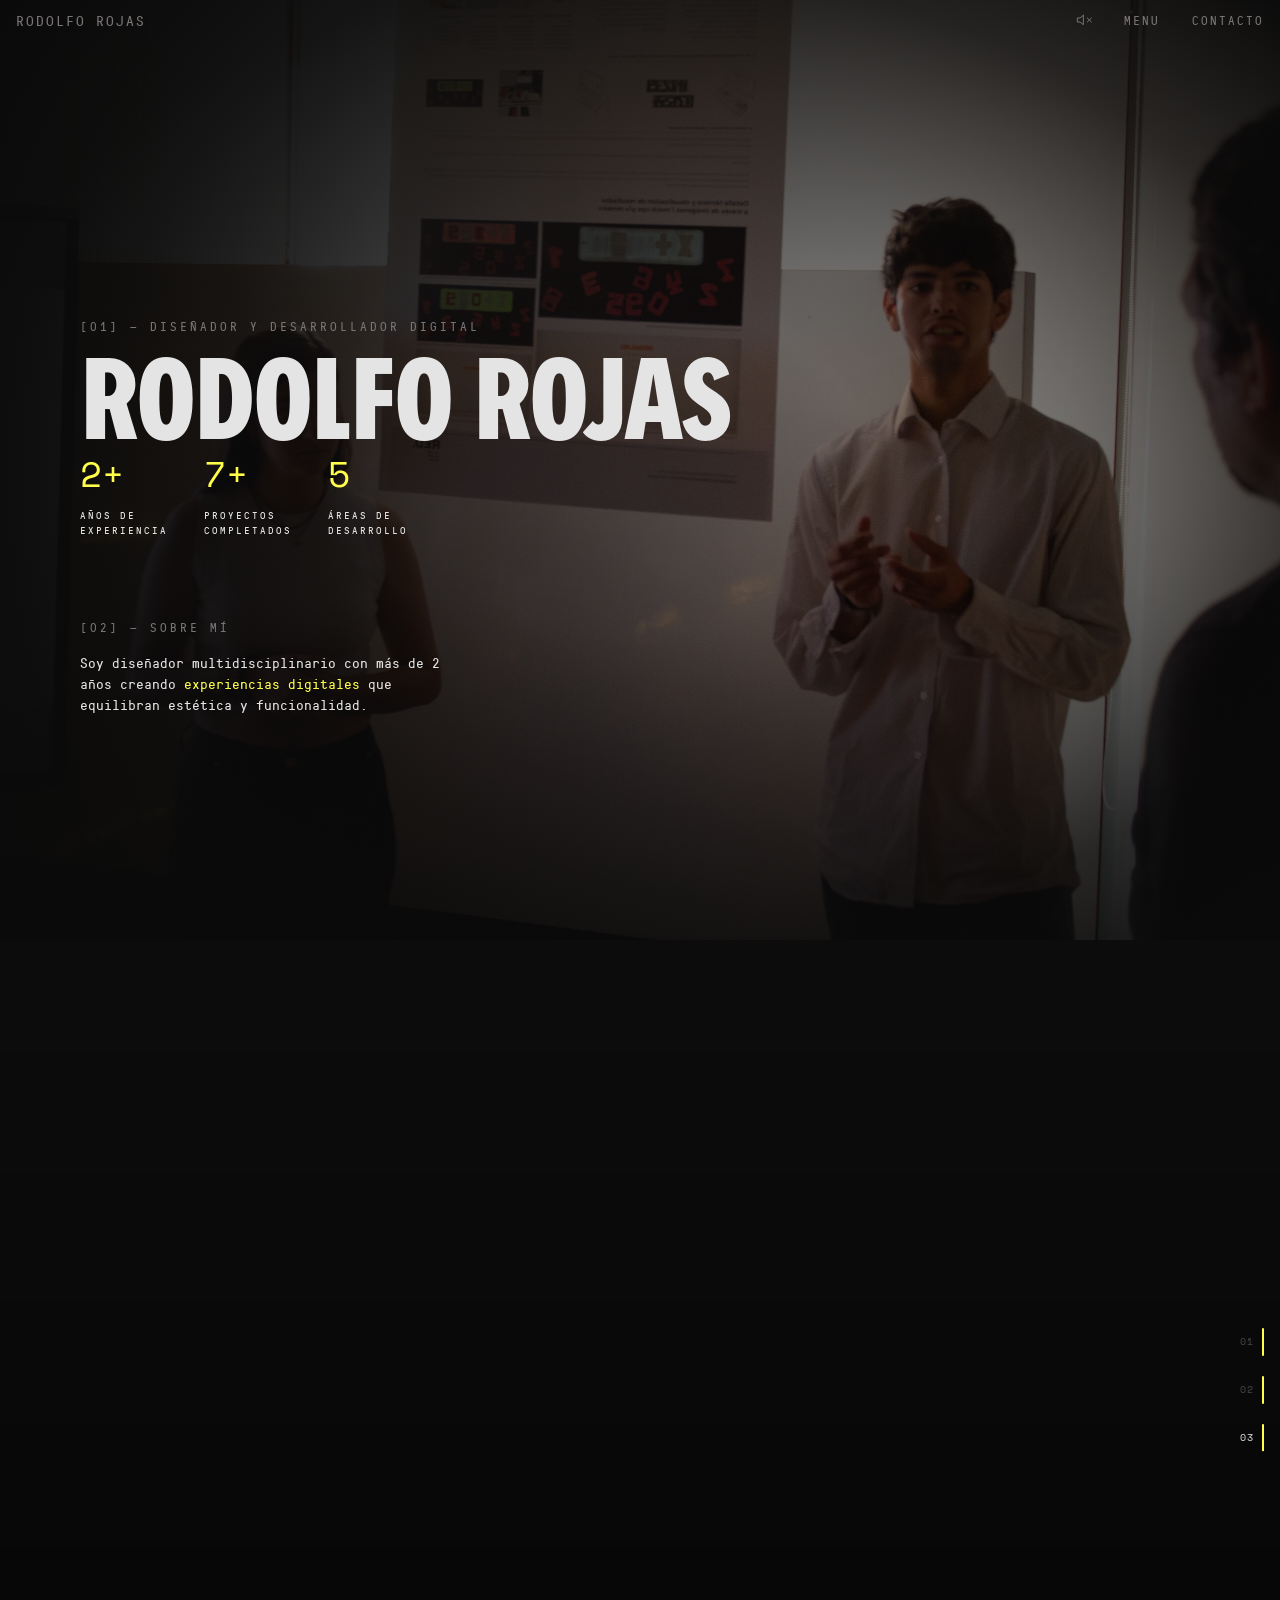
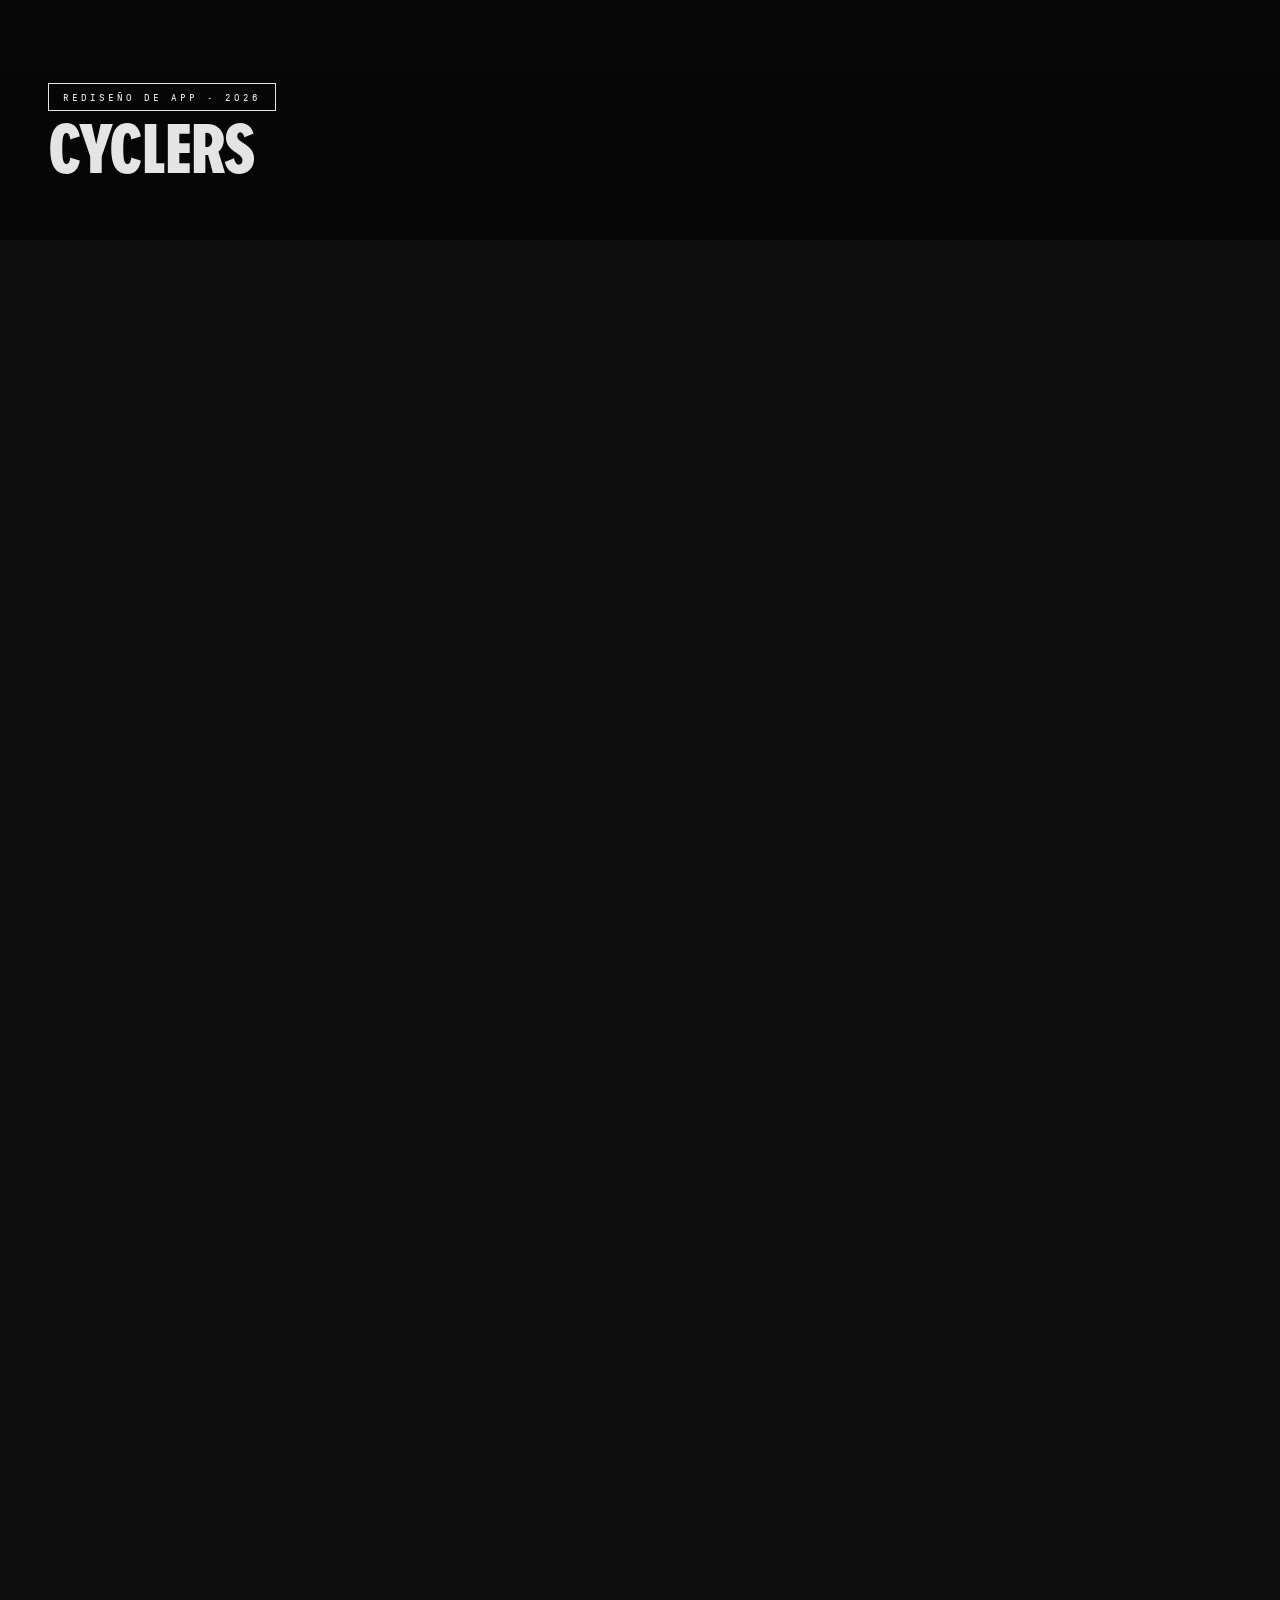
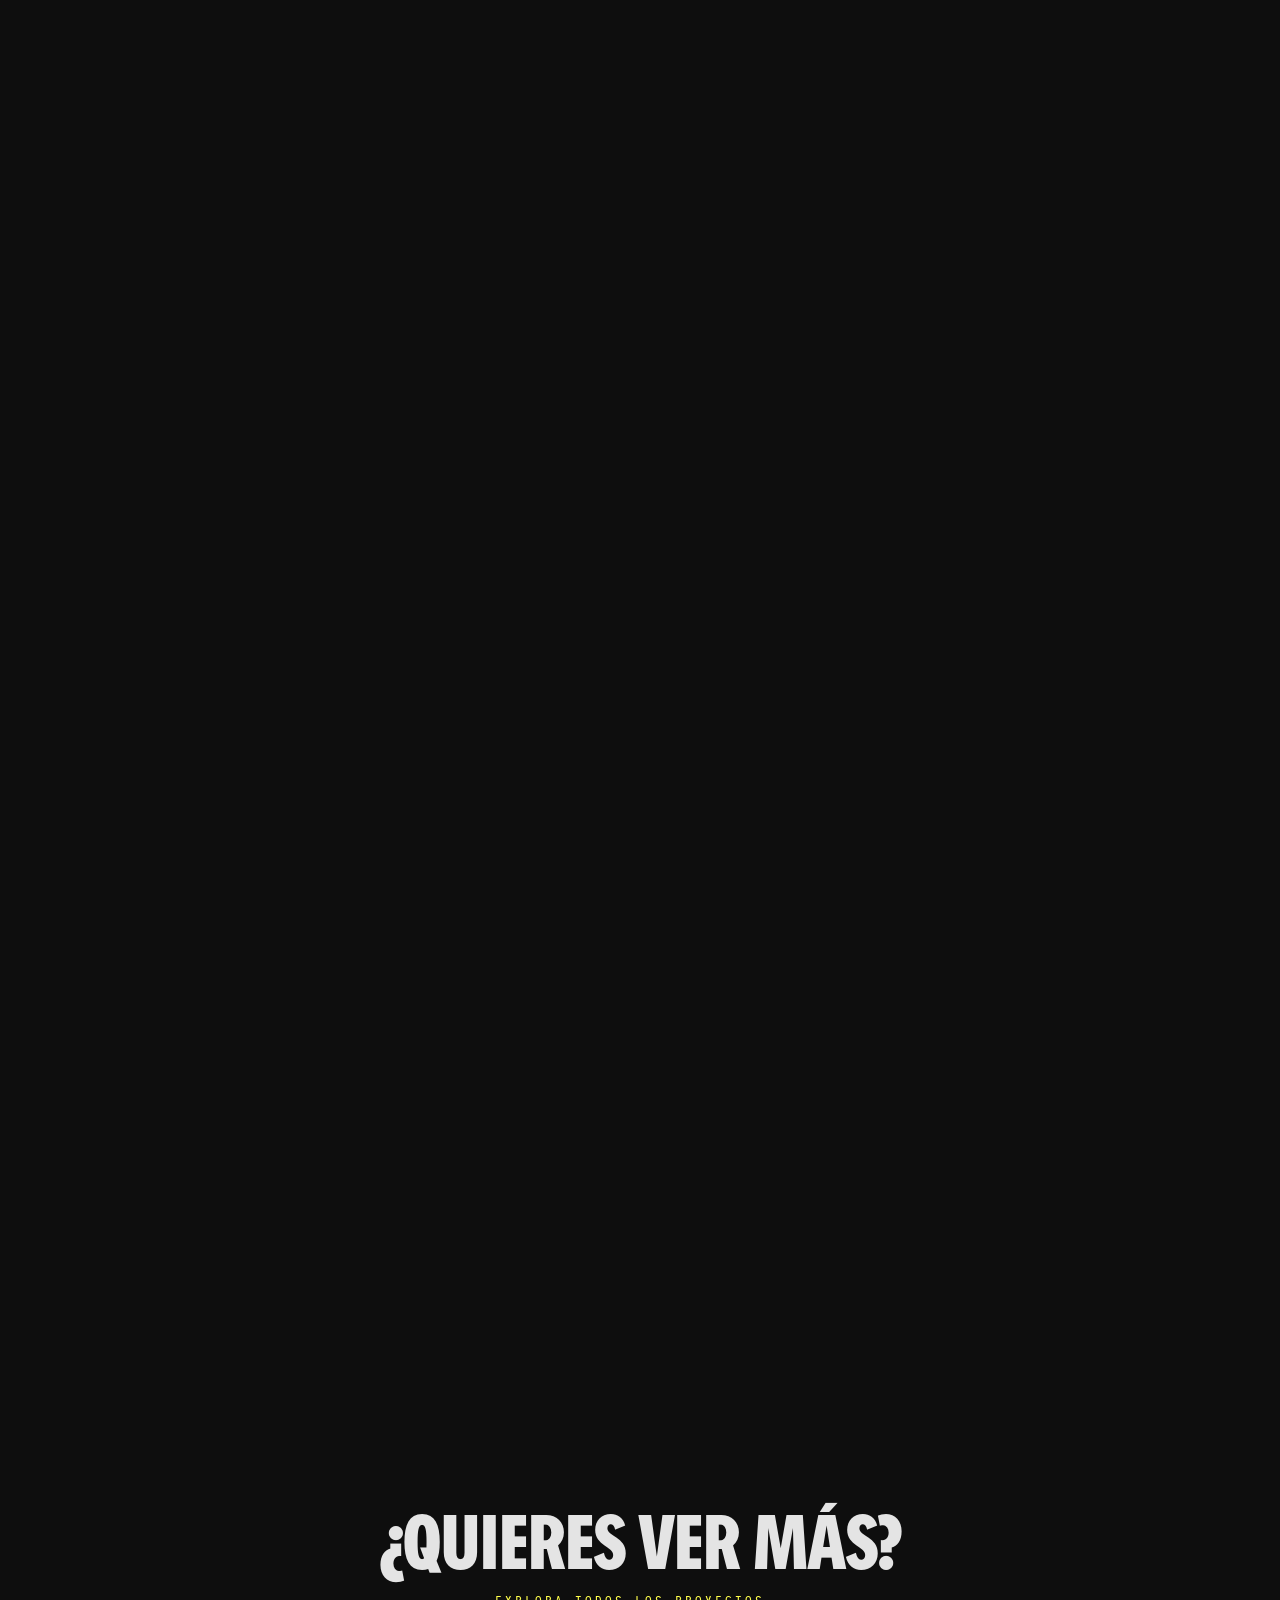
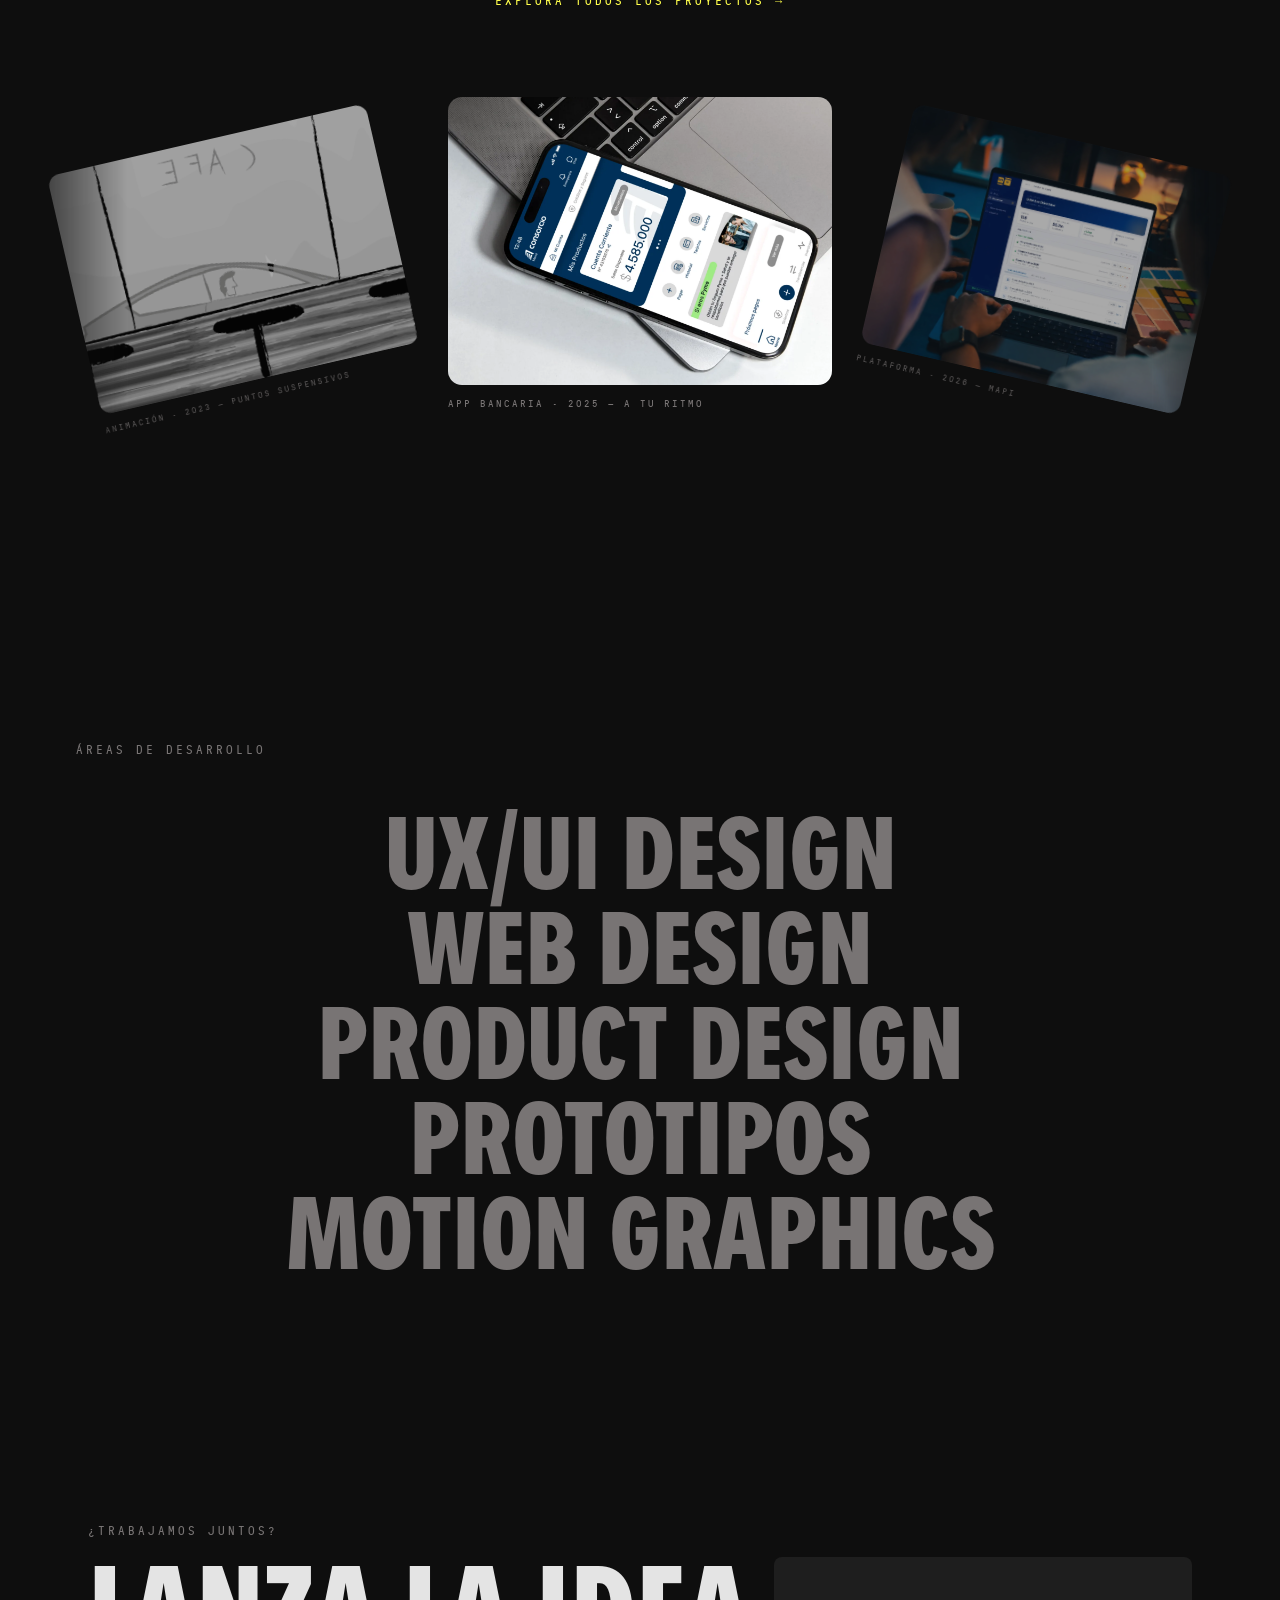
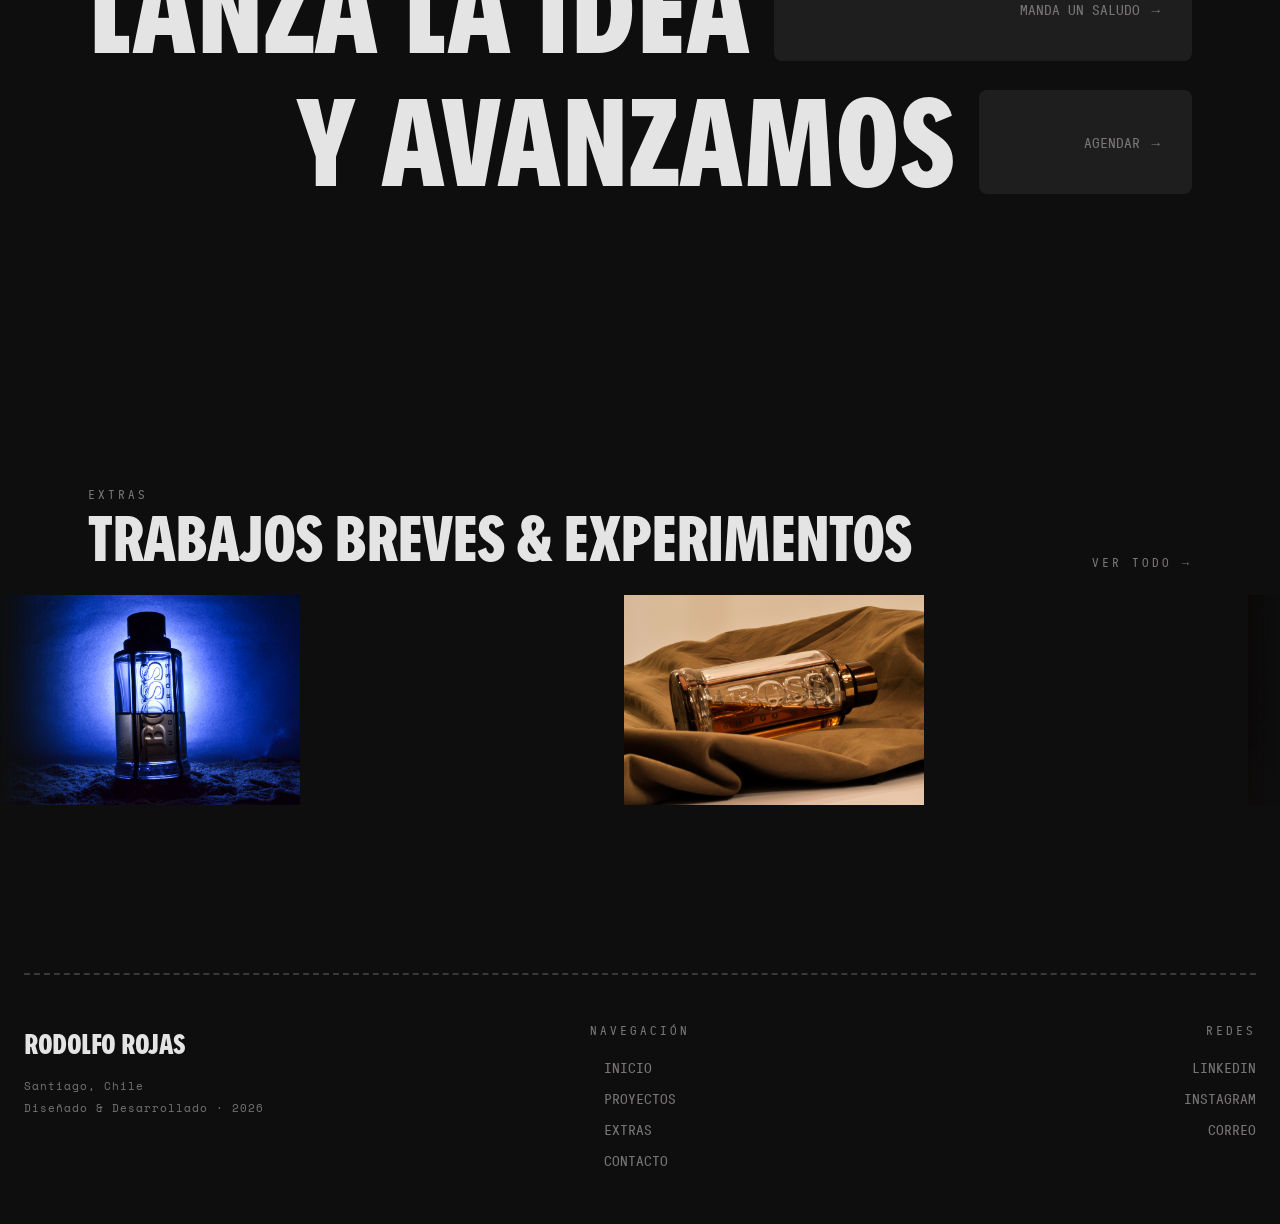
==== commit 9ae92e11: "Optimize media: convert images to WebP, GIFs to MP4, compress videos - All PNG/JPG/JPEG images conve" ====
--- a/index.html
+++ b/index.html
@@ -40,16 +40,11 @@
       </div>
     </div>
     <div class="menu-links">
-      <a href="index.html" class="menu-link-item"><img src="images/liam gallagher smile GIF.gif" class="menu-link-img"
-          alt="">Home</a>
-      <a href="proyectos.html" class="menu-link-item"><img src="images/Shocked Speed GIF by Respective.gif"
-          class="menu-link-img" alt="">Proyectos</a>
-      <!-- <a href="areas.html" class="menu-link-item"><img src="images/Speed Hands GIF.gif" class="menu-link-img"
-          alt="">Áreas</a> -->
-      <a href="exploraciones.html" class="menu-link-item"><img src="images/Better Call Saul Bcs GIF by Stan..gif"
-          class="menu-link-img" alt="">Extras</a>
-      <a href="contacto.html" class="menu-link-item"><img src="images/Champions League Ronaldo GIF.gif"
-          class="menu-link-img" alt="">Contacto</a>
+      <a href="index.html" class="menu-link-item"><video class="menu-link-img" autoplay muted loop playsinline><source src="images/liam gallagher smile GIF.mp4" type="video/mp4"></video>Home</a>
+      <a href="proyectos.html" class="menu-link-item"><video class="menu-link-img" autoplay muted loop playsinline><source src="images/Shocked Speed GIF by Respective.mp4" type="video/mp4"></video>Proyectos</a>
+      <!-- <a href="areas.html" class="menu-link-item"><video class="menu-link-img" autoplay muted loop playsinline><source src="images/Speed Hands GIF.mp4" type="video/mp4"></video>Áreas</a> -->
+      <a href="exploraciones.html" class="menu-link-item"><video class="menu-link-img" autoplay muted loop playsinline><source src="images/Better Call Saul Bcs GIF by Stan..mp4" type="video/mp4"></video>Extras</a>
+      <a href="contacto.html" class="menu-link-item"><video class="menu-link-img" autoplay muted loop playsinline><source src="images/Champions League Ronaldo GIF.mp4" type="video/mp4"></video>Contacto</a>
     </div>
   </div>
   <!-- MENU OVERLAY -->
@@ -59,7 +54,7 @@
 
       <!-- HERO -->
       <div class="col-12 hero">
-        <img src="images/IMG_1877-Enhanced-NR 1.png" class="hero-bg-img" alt="">
+        <img src="images/IMG_1877-Enhanced-NR 1.webp" class="hero-bg-img" alt="">
         <div class="hero-content mx-3 mx-lg-5">
           <p class="tag mt-5">[01] — Diseñador y desarrollador digital</p>
           <h1 class="title1">Rodolfo Rojas</h1>
@@ -175,37 +170,37 @@
           <div class="wheel-track" id="wheel-track">
 
             <a class="wheel-card" href="proyecto-consorcio.html">
-              <div class="wheel-card-img"><img src="images/PortadaConsorcio.png" alt="Banco Consorcio"></div>
+              <div class="wheel-card-img"><img src="images/PortadaConsorcio.webp" alt="Banco Consorcio" loading="lazy"></div>
               <p class="wheel-card-label">App Bancaria · 2025 — A TU RITMO</p>
             </a>
 
             <a class="wheel-card" href="proyecto-mapi.html">
-              <div class="wheel-card-img"><img src="images/MapiTiendaMockup.png" alt="MAPI"></div>
+              <div class="wheel-card-img"><img src="images/MapiTiendaMockup.webp" alt="MAPI" loading="lazy"></div>
               <p class="wheel-card-label">Plataforma · 2026 — MAPI</p>
             </a>
 
             <a class="wheel-card" href="proyecto-cyclers.html">
-              <div class="wheel-card-img"><img src="images/CyclersMockup.png" alt="Cyclers"></div>
+              <div class="wheel-card-img"><img src="images/CyclersMockup.webp" alt="Cyclers" loading="lazy"></div>
               <p class="wheel-card-label">Design System · 2026 — CYCLERS</p>
             </a>
 
             <a class="wheel-card" href="proyecto-tesla.html">
-              <div class="wheel-card-img"><img src="images/PortadaTesla.png" alt="Tesla"></div>
+              <div class="wheel-card-img"><img src="images/PortadaTesla.webp" alt="Tesla" loading="lazy"></div>
               <p class="wheel-card-label">Web Design · 2024 — TESLA</p>
             </a>
 
             <a class="wheel-card" href="proyecto-altic.html">
-              <div class="wheel-card-img"><img src="images/PortadaAltic.jpg" alt="Altic"></div>
+              <div class="wheel-card-img"><img src="images/PortadaAltic.webp" alt="Altic" loading="lazy"></div>
               <p class="wheel-card-label">Product Design · 2024 — ALTIC</p>
             </a>
 
             <a class="wheel-card" href="proyecto-freshy.html">
-              <div class="wheel-card-img"><img src="images/FreshySuperior.jpg" alt="Freshy"></div>
+              <div class="wheel-card-img"><img src="images/FreshySuperior.webp" alt="Freshy" loading="lazy"></div>
               <p class="wheel-card-label">Product Design · 2024 — FRESHY</p>
             </a>
 
             <a class="wheel-card" href="proyecto-puntos-suspensivos.html">
-              <div class="wheel-card-img"><img src="images/PScafeventana.png" alt="Puntos Suspensivos"></div>
+              <div class="wheel-card-img"><img src="images/PScafeventana.webp" alt="Puntos Suspensivos" loading="lazy"></div>
               <p class="wheel-card-label">Animación · 2023 — PUNTOS SUSPENSIVOS</p>
             </a>
 
@@ -238,7 +233,7 @@
             <div class="row align-items-center justify-content-center m-0 w-100">
               <div class="col-auto area-titulo-wrap p-0">
                 <div class="area-img-wrap">
-                  <img src="images/TeslaModelY.gif" alt="DISEÑO WEB" class="area-img">
+                  <video class="area-img" autoplay muted loop playsinline><source src="images/TeslaModelY.mp4" type="video/mp4"></video>
                 </div>
                 <h2 class="area-titulo">WEB DESIGN</h2>
                 <div class="area-sub-wrap">
@@ -251,7 +246,7 @@
             <div class="row align-items-center justify-content-center m-0 w-100">
               <div class="col-auto area-titulo-wrap p-0">
                 <div class="area-img-wrap">
-                  <img src="images/AlticMuestra.gif" alt="Objetos Inteligentes" class="area-img">
+                  <video class="area-img" autoplay muted loop playsinline><source src="images/AlticMuestra.mp4" type="video/mp4"></video>
                 </div>
                 <h2 class="area-titulo">PRODUCT DESIGN</h2>
                 <div class="area-sub-wrap">
@@ -264,7 +259,7 @@
             <div class="row align-items-center justify-content-center m-0 w-100">
               <div class="col-auto area-titulo-wrap p-0">
                 <div class="area-img-wrap">
-                  <img src="images/CaseDSUso.gif" alt="Modelado 3D" class="area-img">
+                  <video class="area-img" autoplay muted loop playsinline><source src="images/CaseDSUso.mp4" type="video/mp4"></video>
                 </div>
                 <h2 class="area-titulo">PROTOTIPOS</h2>
                 <div class="area-sub-wrap">
@@ -277,7 +272,7 @@
             <div class="row align-items-center justify-content-center m-0 w-100">
               <div class="col-auto area-titulo-wrap p-0">
                 <div class="area-img-wrap">
-                  <img src="images/PortadaAnimacion.gif" alt="Motion Graphics" class="area-img">
+                  <video class="area-img" autoplay muted loop playsinline><source src="images/PortadaAnimacion.mp4" type="video/mp4"></video>
                 </div>
                 <h2 class="area-titulo">MOTION GRAPHICS</h2>
                 <div class="area-sub-wrap">
@@ -306,7 +301,7 @@
         </div>
         <div class="cta-row d-flex flex-wrap align-items-center gap-3 gap-lg-4">
           <h2 class="cta-titulo flex-grow-1 cta-t2">
-            <img src="images/alice in wonderland time GIF.gif" alt="" class="cta-img-inline" aria-hidden="true">
+            <video class="cta-img-inline" autoplay muted loop playsinline><source src="images/alice in wonderland time GIF.mp4" type="video/mp4"></video>
             Y AVANZAMOS
           </h2>
           <a href="contacto.html" class="cta-btn align-items-center flex-grow-1 cta-b2">
